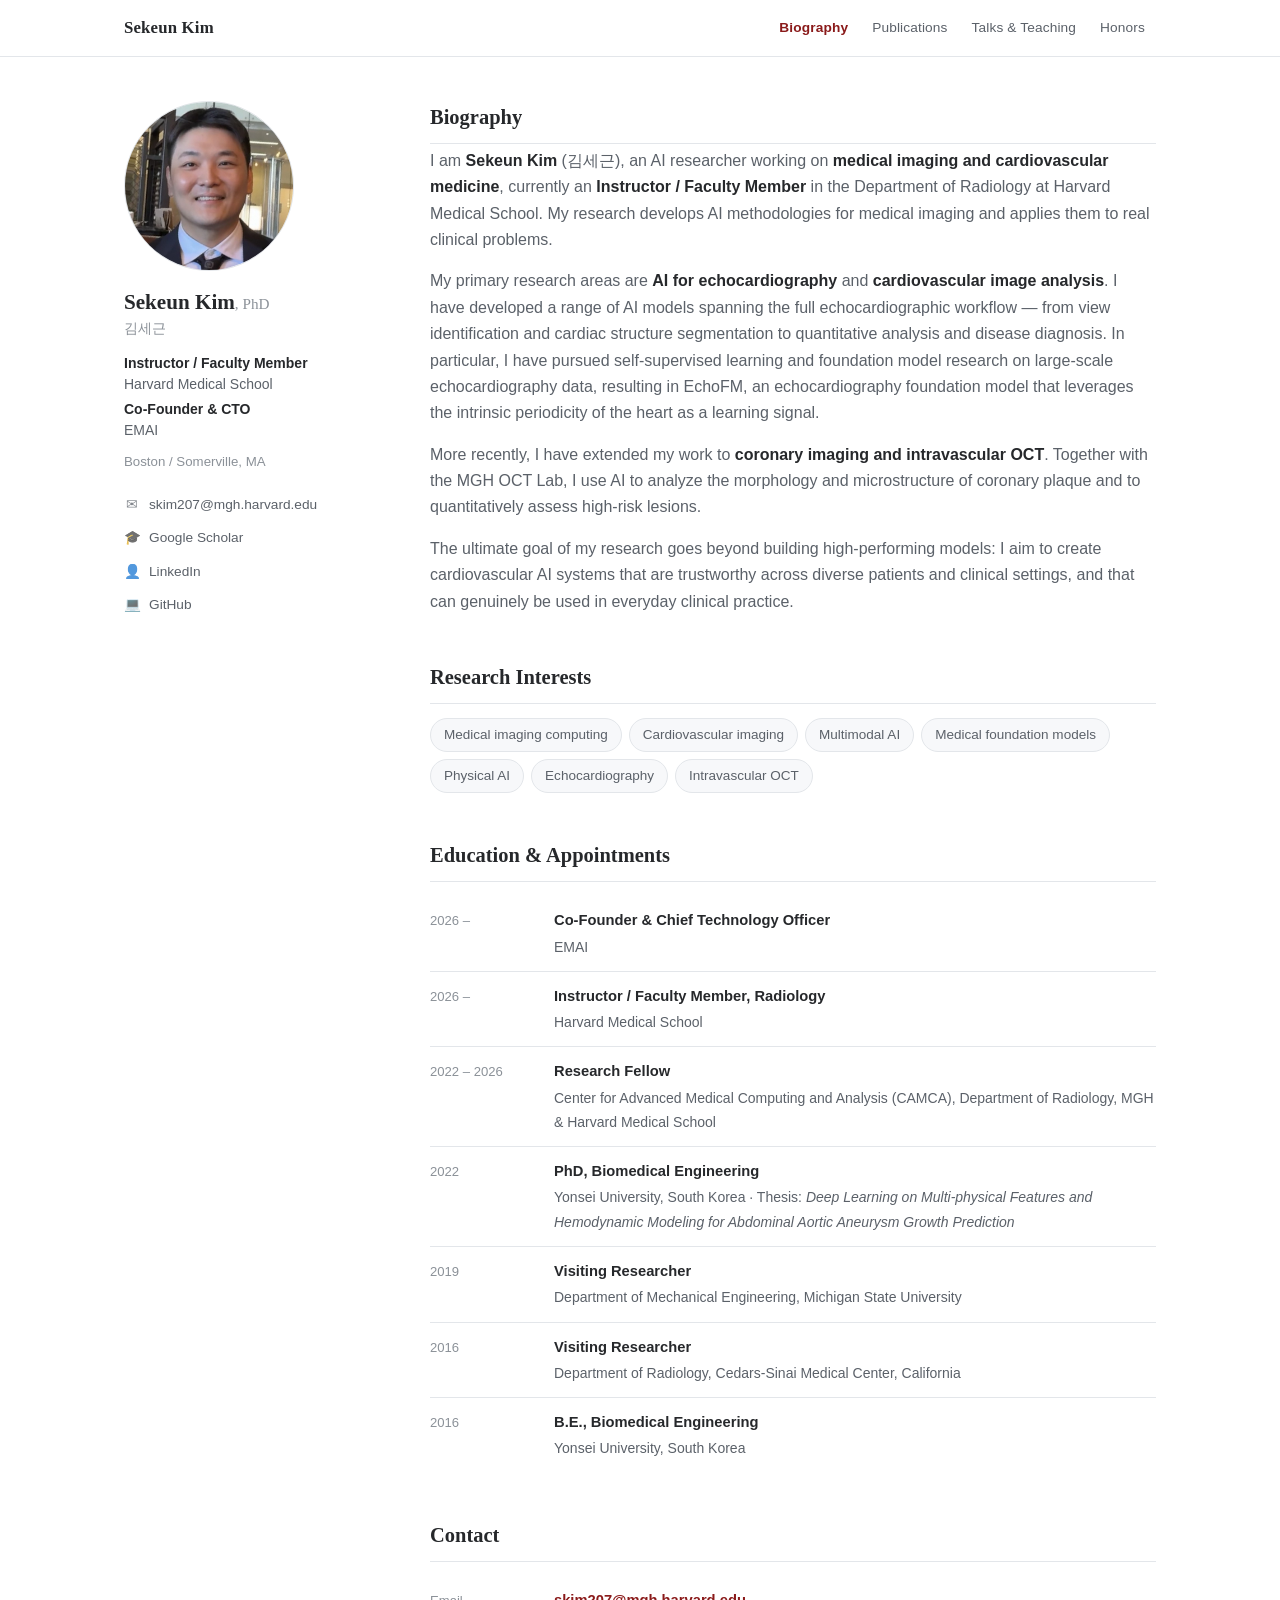
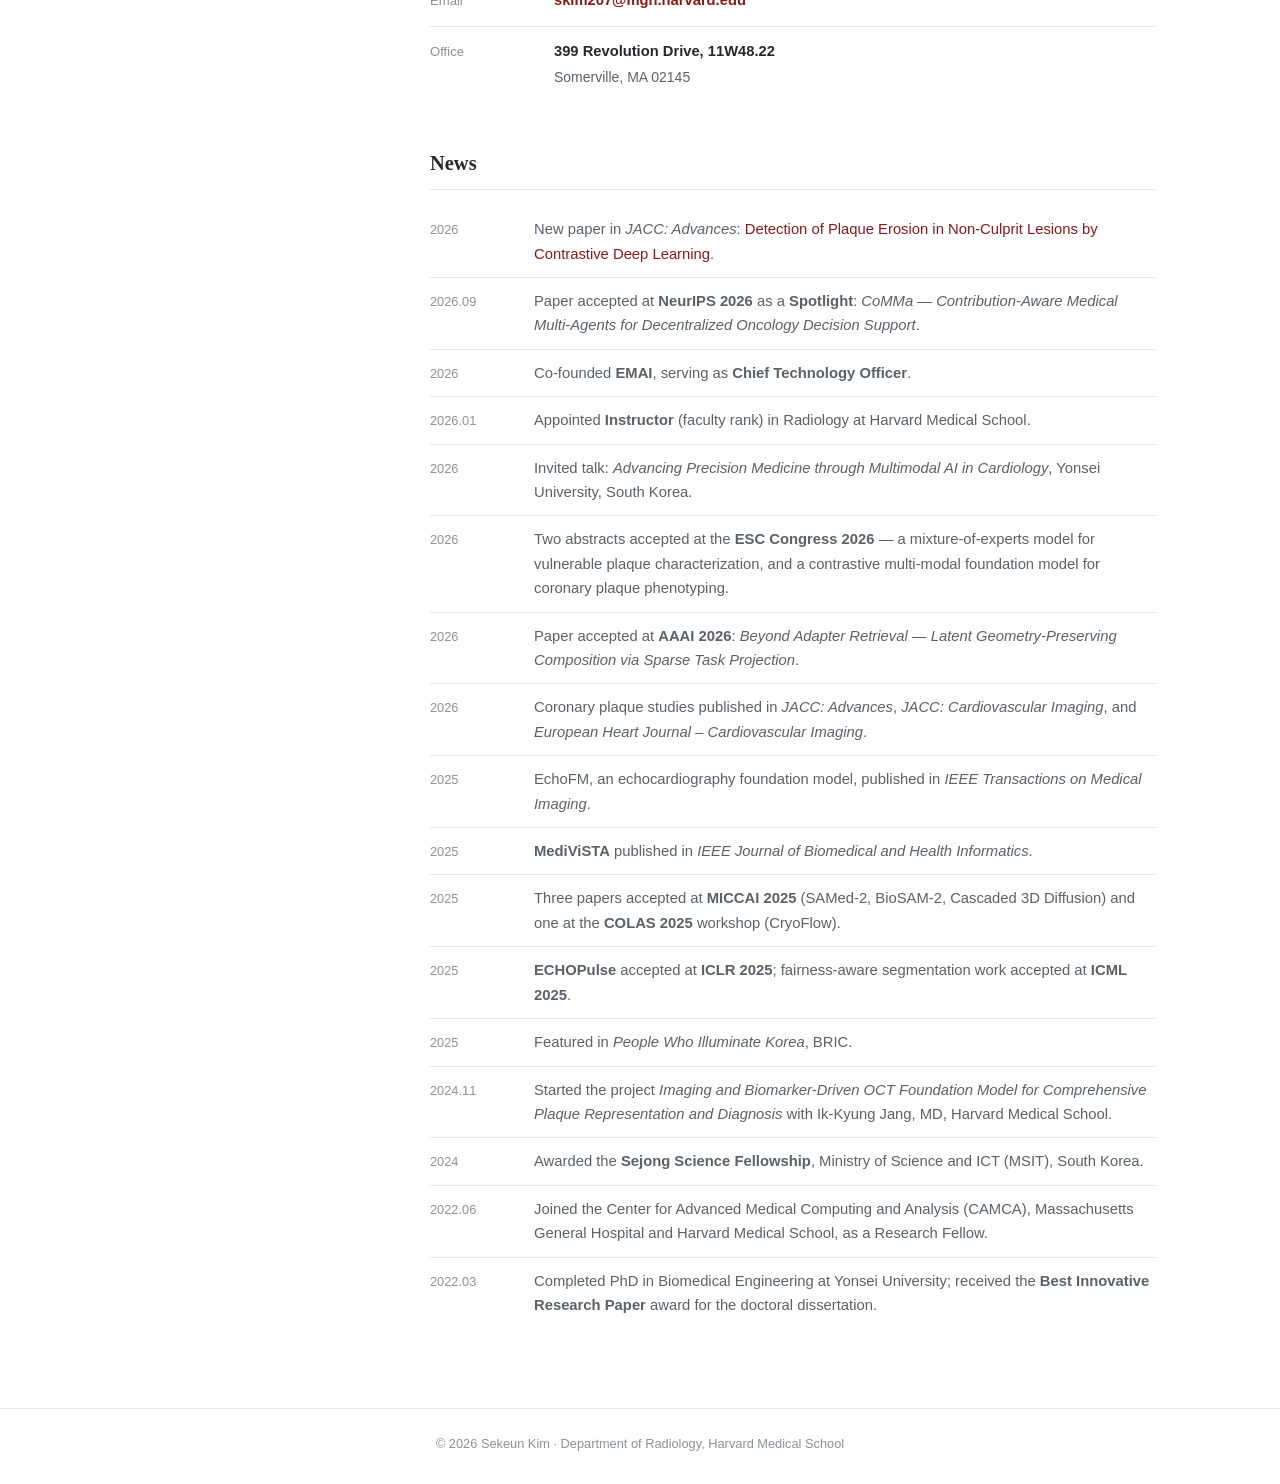
==== index.html @ 39b150ac "Update Scholar publications and metrics; remove At a Glance" ====
<!DOCTYPE html>
<html lang="en">
<head>
<meta charset="utf-8">
<meta name="google-site-verification" content="CYgf_QHi90V_lHco0M9gFZkx6B2gq_-esk1pzahHwo4">
<meta name="viewport" content="width=device-width, initial-scale=1">
<title>Sekeun Kim (김세근) &middot; Medical AI, Cardiovascular Imaging &middot; Harvard Medical School</title>
<meta name="description" content="Sekeun Kim (김세근) - Instructor and Faculty Member in Radiology, Harvard Medical School; Co-Founder &amp; CTO of EMAI. Medical imaging computing, cardiovascular imaging, multimodal AI, medical foundation models. 김세근 하버드 의대 의료 인공지능 연구자.">
<meta name="keywords" content="Sekeun Kim, 김세근, Harvard Medical School, Radiology, Medical AI, Cardiovascular Imaging, Echocardiography, Foundation Model, EMAI">
<link rel="canonical" href="https://sekeunkim.github.io/">
<meta property="og:type" content="profile">
<meta property="og:title" content="Sekeun Kim (김세근) &middot; Medical AI, Cardiovascular Imaging &middot; Harvard Medical School">
<meta property="og:description" content="Sekeun Kim (김세근) - Instructor and Faculty Member in Radiology, Harvard Medical School; Co-Founder &amp; CTO of EMAI. Medical imaging computing, cardiovascular imaging, multimodal AI, medical foundation models. 김세근 하버드 의대 의료 인공지능 연구자.">
<meta property="og:url" content="https://sekeunkim.github.io/">
<meta property="og:image" content="https://sekeunkim.github.io/assets/img/profile.jpg">
<meta name="twitter:card" content="summary">
<link rel="stylesheet" href="assets/css/style.css">
<link rel="icon" href="data:image/svg+xml,<svg xmlns='http://www.w3.org/2000/svg' viewBox='0 0 100 100'><text y='.9em' font-size='90'>&#129505;</text></svg>">
<script src="assets/js/analytics.js" defer></script>
<script src="assets/js/visitors.js" defer></script>
<script type="application/ld+json">
{
  "@context": "https://schema.org",
  "@type": "Person",
  "name": "Sekeun Kim",
  "alternateName": ["김세근", "Kim Sekeun", "Se-Keun Kim"],
  "givenName": "Sekeun",
  "familyName": "Kim",
  "honorificSuffix": "PhD",
  "jobTitle": "Instructor in Radiology",
  "description": "Medical AI researcher: medical imaging computing, cardiovascular imaging, multimodal AI, and medical foundation models.",
  "url": "https://sekeunkim.github.io/",
  "image": "https://sekeunkim.github.io/assets/img/profile.jpg",
  "email": "mailto:skim207@mgh.harvard.edu",
  "affiliation": [
    {"@type": "Organization", "name": "Harvard Medical School"},
    {"@type": "Organization", "name": "Massachusetts General Hospital"},
    {"@type": "Organization", "name": "EMAI"}
  ],
  "alumniOf": {"@type": "CollegeOrUniversity", "name": "Yonsei University"},
  "knowsAbout": ["Medical AI", "Cardiovascular Imaging", "Echocardiography", "Medical Foundation Models", "Deep Learning"],
  "sameAs": [
    "https://scholar.google.com/citations?user=tU6pacYAAAAJ",
    "https://github.com/SekeunKim"
  ]
}
</script>
</head>
<body>

<header class="masthead">
  <div class="masthead-inner">
    <a class="brand" href="index.html">Sekeun Kim</a>
    <nav>
      <ul class="nav">
        <li><a href="index.html" class="is-active">Biography</a></li>
        <li><a href="publications.html">Publications</a></li>
        <li><a href="talks.html">Talks &amp; Teaching</a></li>
        <li><a href="honors.html">Honors</a></li>
      </ul>
    </nav>
  </div>
</header>

<div class="layout">

  <aside class="sidebar">
    <picture>
      <img class="avatar" src="assets/img/profile.jpg" alt="Sekeun Kim"
           onerror="this.outerHTML='&lt;div class=\'avatar-fallback\'&gt;SK&lt;/div&gt;'">
    </picture>
    <h1 class="side-name"><a href="index.html">Sekeun Kim</a><span style="font-size:.72em;color:var(--text-faint);font-weight:400">, PhD</span></h1>
    <p class="side-kr" lang="ko">김세근</p>
    <p class="side-role"><strong>Instructor / Faculty Member</strong><br>Harvard Medical School</p>
    <p class="side-role"><strong>Co-Founder &amp; CTO</strong><br>EMAI</p>
    <p class="side-loc">Boston / Somerville, MA</p>
    <ul class="side-links">
        <li><a href="mailto:skim207@mgh.harvard.edu"><span class="ico">&#9993;</span>skim207@mgh.harvard.edu</a></li>
        <li><a href="https://scholar.google.com/citations?user=tU6pacYAAAAJ&hl=en" target="_blank" rel="noopener"><span class="ico">&#127891;</span>Google Scholar</a></li>
        <li><a href="https://www.linkedin.com/" target="_blank" rel="noopener"><span class="ico">&#128100;</span>LinkedIn</a></li>
        <li><a href="https://github.com/SekeunKim" target="_blank" rel="noopener"><span class="ico">&#128187;</span>GitHub</a></li>
    </ul>
  </aside>

  <main class="main">
  <h2 class="section">Biography</h2>
  <div class="prose">
    <p>I am <strong>Sekeun Kim</strong> (<span lang="ko">김세근</span>), an AI researcher working on <strong>medical imaging and cardiovascular medicine</strong>, currently an
    <strong>Instructor / Faculty Member</strong> in the Department of Radiology at Harvard Medical School.
    My research develops AI methodologies for medical imaging and applies them to real clinical problems.</p>

    <p>My primary research areas are <strong>AI for echocardiography</strong> and <strong>cardiovascular image
    analysis</strong>. I have developed a range of AI models spanning the full echocardiographic workflow &mdash; from
    view identification and cardiac structure segmentation to quantitative analysis and disease diagnosis. In
    particular, I have pursued self-supervised learning and foundation model research on large-scale echocardiography
    data, resulting in EchoFM, an echocardiography foundation model that leverages the intrinsic
    periodicity of the heart as a learning signal.</p>

    <p>More recently, I have extended my work to <strong>coronary imaging and intravascular OCT</strong>. Together with
    the MGH OCT Lab, I use AI to analyze the morphology and microstructure of coronary plaque and to quantitatively
    assess high-risk lesions.</p>

    <p>The ultimate goal of my research goes beyond building high-performing models: I aim to create cardiovascular AI
    systems that are trustworthy across diverse patients and clinical settings, and that can genuinely be used in
    everyday clinical practice.</p>
  </div>

  <h2 class="section">Research Interests</h2>
  <ul class="chips">
    <li>Medical imaging computing</li>
    <li>Cardiovascular imaging</li>
    <li>Multimodal AI</li>
    <li>Medical foundation models</li>
    <li>Physical AI</li>
    <li>Echocardiography</li>
    <li>Intravascular OCT</li>
  </ul>

  <h2 class="section">Education &amp; Appointments</h2>
  <ul class="rows">
    <li><span class="k">2026 &ndash;</span><span class="v"><strong>Co-Founder &amp; Chief Technology Officer</strong><span>EMAI</span></span></li>
    <li><span class="k">2026 &ndash;</span><span class="v"><strong>Instructor / Faculty Member, Radiology</strong><span>Harvard Medical School</span></span></li>
    <li><span class="k">2022 &ndash; 2026</span><span class="v"><strong>Research Fellow</strong><span>Center for Advanced Medical Computing and Analysis (CAMCA), Department of Radiology, MGH &amp; Harvard Medical School</span></span></li>
    <li><span class="k">2022</span><span class="v"><strong>PhD, Biomedical Engineering</strong><span>Yonsei University, South Korea &middot; Thesis: <em>Deep Learning on Multi-physical Features and Hemodynamic Modeling for Abdominal Aortic Aneurysm Growth Prediction</em></span></span></li>
    <li><span class="k">2019</span><span class="v"><strong>Visiting Researcher</strong><span>Department of Mechanical Engineering, Michigan State University</span></span></li>
    <li><span class="k">2016</span><span class="v"><strong>Visiting Researcher</strong><span>Department of Radiology, Cedars-Sinai Medical Center, California</span></span></li>
    <li><span class="k">2016</span><span class="v"><strong>B.E., Biomedical Engineering</strong><span>Yonsei University, South Korea</span></span></li>
  </ul>

  <h2 class="section">Contact</h2>
  <ul class="rows">
    <li><span class="k">Email</span><span class="v"><strong><a href="mailto:skim207@mgh.harvard.edu">skim207@mgh.harvard.edu</a></strong></span></li>
    <li><span class="k">Office</span><span class="v"><strong>399 Revolution Drive, 11W48.22</strong><span>Somerville, MA 02145</span></span></li>
  </ul>

  <h2 class="section">News</h2>
  <ul class="news">
    <li><span class="date">2026</span><span class="what">New paper in <em>JACC: Advances</em>: <a href="https://scholar.google.com/citations?view_op=view_citation&amp;hl=en&amp;user=tU6pacYAAAAJ&amp;citation_for_view=tU6pacYAAAAJ:_xSYboBqXhAC" target="_blank" rel="noopener">Detection of Plaque Erosion in Non-Culprit Lesions by Contrastive Deep Learning</a>.</span></li>
    <li><span class="date">2026.09</span><span class="what">Paper accepted at <strong>NeurIPS 2026</strong> as a <strong>Spotlight</strong>: <em>CoMMa &mdash; Contribution-Aware Medical Multi-Agents for Decentralized Oncology Decision Support</em>.</span></li>
    <li><span class="date">2026</span><span class="what">Co-founded <strong>EMAI</strong>, serving as <strong>Chief Technology Officer</strong>.</span></li>
    <li><span class="date">2026.01</span><span class="what">Appointed <strong>Instructor</strong> (faculty rank) in Radiology at Harvard Medical School.</span></li>
    <li><span class="date">2026</span><span class="what">Invited talk: <em>Advancing Precision Medicine through Multimodal AI in Cardiology</em>, Yonsei University, South Korea.</span></li>
    <li><span class="date">2026</span><span class="what">Two abstracts accepted at the <strong>ESC Congress 2026</strong> &mdash; a mixture-of-experts model for vulnerable plaque characterization, and a contrastive multi-modal foundation model for coronary plaque phenotyping.</span></li>
    <li><span class="date">2026</span><span class="what">Paper accepted at <strong>AAAI 2026</strong>: <em>Beyond Adapter Retrieval &mdash; Latent Geometry-Preserving Composition via Sparse Task Projection</em>.</span></li>
    <li><span class="date">2026</span><span class="what">Coronary plaque studies published in <em>JACC: Advances</em>, <em>JACC: Cardiovascular Imaging</em>, and <em>European Heart Journal &ndash; Cardiovascular Imaging</em>.</span></li>
    <li><span class="date">2025</span><span class="what">EchoFM, an echocardiography foundation model, published in <em>IEEE Transactions on Medical Imaging</em>.</span></li>
    <li><span class="date">2025</span><span class="what"><strong>MediViSTA</strong> published in <em>IEEE Journal of Biomedical and Health Informatics</em>.</span></li>
    <li><span class="date">2025</span><span class="what">Three papers accepted at <strong>MICCAI 2025</strong> (SAMed-2, BioSAM-2, Cascaded 3D Diffusion) and one at the <strong>COLAS 2025</strong> workshop (CryoFlow).</span></li>
    <li><span class="date">2025</span><span class="what"><strong>ECHOPulse</strong> accepted at <strong>ICLR 2025</strong>; fairness-aware segmentation work accepted at <strong>ICML 2025</strong>.</span></li>
    <li><span class="date">2025</span><span class="what">Featured in <em>People Who Illuminate Korea</em>, BRIC.</span></li>
    <li><span class="date">2024.11</span><span class="what">Started the project <em>Imaging and Biomarker-Driven OCT Foundation Model for Comprehensive Plaque Representation and Diagnosis</em> with Ik-Kyung Jang, MD, Harvard Medical School.</span></li>
    <li><span class="date">2024</span><span class="what">Awarded the <strong>Sejong Science Fellowship</strong>, Ministry of Science and ICT (MSIT), South Korea.</span></li>
    <li><span class="date">2022.06</span><span class="what">Joined the Center for Advanced Medical Computing and Analysis (CAMCA), Massachusetts General Hospital and Harvard Medical School, as a Research Fellow.</span></li>
    <li><span class="date">2022.03</span><span class="what">Completed PhD in Biomedical Engineering at Yonsei University; received the <strong>Best Innovative Research Paper</strong> award for the doctoral dissertation.</span></li>
  </ul>

  </main>

</div>

<footer class="foot">
  &copy; 2026 Sekeun Kim &middot; Department of Radiology, Harvard Medical School
  <span id="visitor-count" class="visits" hidden></span>
</footer>

</body>
</html>
---- assets/css/style.css ----
/* ---------- tokens ---------- */
:root{
  --bg:#ffffff;
  --bg-soft:#f7f8fa;
  --text:#26282b;
  --text-soft:#5b6169;
  --text-faint:#8b9198;
  --rule:#e3e6ea;
  --accent:#8a1a1a;          /* harvard crimson */
  --accent-soft:#f3e9e9;
  --max:1080px;
  --sidebar:250px;
  --serif:"Source Serif 4","Iowan Old Style","Palatino Linotype",Palatino,Georgia,serif;
  --sans:-apple-system,BlinkMacSystemFont,"Segoe UI","Helvetica Neue",Arial,sans-serif;
}
@media (prefers-color-scheme:dark){
  :root{
    --bg:#16181b; --bg-soft:#1e2126; --text:#e4e6e9; --text-soft:#aab1b9;
    --text-faint:#7d858e; --rule:#2c3036; --accent:#e08a8a; --accent-soft:#2a2022;
  }
}

*{box-sizing:border-box}
html{-webkit-text-size-adjust:100%}
body{
  margin:0; background:var(--bg); color:var(--text);
  font-family:var(--sans); font-size:16px; line-height:1.65;
  -webkit-font-smoothing:antialiased;
}
a{color:var(--accent); text-decoration:none}
a:hover{text-decoration:underline}

/* ---------- masthead ---------- */
.masthead{
  border-bottom:1px solid var(--rule); background:var(--bg);
  position:sticky; top:0; z-index:20;
  backdrop-filter:saturate(180%) blur(8px);
}
.masthead-inner{
  max-width:var(--max); margin:0 auto; padding:0 24px;
  display:flex; align-items:center; justify-content:space-between; gap:16px;
  min-height:56px; flex-wrap:wrap;
}
.brand{font-family:var(--serif); font-size:1.05rem; font-weight:600; color:var(--text); letter-spacing:.01em}
.brand:hover{text-decoration:none; color:var(--accent)}
.nav{display:flex; gap:2px; flex-wrap:wrap; margin:0; padding:0; list-style:none}
.nav a{
  display:block; padding:7px 11px; border-radius:6px;
  font-size:.855rem; color:var(--text-soft); letter-spacing:.01em;
}
.nav a:hover{background:var(--bg-soft); color:var(--text); text-decoration:none}
.nav a.is-active{color:var(--accent); font-weight:600}

/* ---------- layout ---------- */
.layout{
  max-width:var(--max); margin:0 auto; padding:44px 24px 72px;
  display:grid; grid-template-columns:var(--sidebar) 1fr; gap:56px; align-items:start;
}
@media (max-width:860px){
  .layout{grid-template-columns:1fr; gap:26px; padding:22px 20px 56px}
}

/* ---------- sidebar ---------- */
.sidebar{position:sticky; top:88px}

/* On narrow screens the sidebar stacks above the content, so keep it to a
   compact one-glance header instead of a full-height profile column. */
@media (max-width:860px){
  .sidebar{
    position:static; overflow:hidden;
    padding-bottom:18px; border-bottom:1px solid var(--rule);
  }
  .sidebar picture{float:left; margin:2px 15px 6px 0}
  .avatar,.avatar-fallback{width:76px; height:76px; font-size:1.5rem}
  .side-name{margin:0; font-size:1.14rem}
  .side-kr{margin:0 0 5px; font-size:.78rem}
  .side-role{font-size:.8rem; margin:0 0 2px}
  .side-loc{display:none}
  .side-links{
    clear:both; flex-direction:row; flex-wrap:wrap;
    gap:8px 18px; margin-top:13px;
  }
  .side-links a{font-size:.82rem}
}
.avatar,.avatar-fallback{
  width:170px; height:170px; border-radius:50%; object-fit:cover;
  border:1px solid var(--rule); display:block;
}
.avatar-fallback{
  display:flex; align-items:center; justify-content:center;
  background:var(--accent-soft); color:var(--accent);
  font-family:var(--serif); font-size:3.1rem; letter-spacing:.02em;
}
.side-name{font-family:var(--serif); font-size:1.32rem; margin:18px 0 2px; line-height:1.3}
.side-name a{color:var(--text)}
.side-name a:hover{color:var(--accent); text-decoration:none}
.side-kr{font-size:.85rem; color:var(--text-faint); margin:0 0 12px}
.side-role{font-size:.875rem; color:var(--text-soft); margin:0 0 4px; line-height:1.5}
.side-role strong{color:var(--text); font-weight:600}
.side-loc{font-size:.83rem; color:var(--text-faint); margin:10px 0 0}
.side-links{list-style:none; margin:18px 0 0; padding:0; display:flex; flex-direction:column; gap:7px}
.side-links a{font-size:.855rem; color:var(--text-soft); display:inline-flex; gap:9px; align-items:center}
.side-links a:hover{color:var(--accent); text-decoration:none}
.side-links .ico{width:16px; text-align:center; opacity:.75; flex:none}

/* ---------- main ---------- */
.main{min-width:0}
.page-title{
  font-family:var(--serif); font-size:2rem; font-weight:600;
  margin:0 0 6px; line-height:1.2; letter-spacing:-.01em;
}
.page-sub{color:var(--text-faint); font-size:.9rem; margin:0 0 30px}
h2.section{
  font-family:var(--serif); font-size:1.28rem; font-weight:600;
  margin:46px 0 4px; padding-bottom:8px; border-bottom:1px solid var(--rule);
}
h2.section:first-of-type{margin-top:0}
h3.sub{
  font-size:.79rem; font-weight:700; text-transform:uppercase; letter-spacing:.09em;
  color:var(--text-faint); margin:30px 0 12px;
}
.prose p{margin:0 0 15px; color:var(--text-soft)}
.prose strong{color:var(--text); font-weight:600}

/* ---------- news ---------- */
.news{list-style:none; margin:16px 0 0; padding:0}
.news li{
  display:grid; grid-template-columns:88px 1fr; gap:16px;
  padding:11px 0; border-bottom:1px solid var(--rule); font-size:.925rem;
}
.news li:last-child{border-bottom:0}
.news .date{
  color:var(--text-faint); font-size:.8rem; font-variant-numeric:tabular-nums;
  padding-top:2px; white-space:nowrap;
}
.news .what{color:var(--text-soft)}
@media (max-width:560px){
  .news li{grid-template-columns:1fr; gap:2px}
  .news .date{padding-top:0}
}

/* ---------- publications ---------- */
.pubs{list-style:none; margin:14px 0 0; padding:0; counter-reset:pub}
.pub{
  padding:15px 0 15px 42px; border-bottom:1px solid var(--rule); position:relative;
}
.pub:last-child{border-bottom:0}
.pub::before{
  counter-increment:pub; content:counter(pub) ".";
  position:absolute; left:0; top:15px; width:32px; text-align:right;
  color:var(--text-faint); font-size:.82rem; font-variant-numeric:tabular-nums;
}
.pub .t{
  display:block; font-family:var(--serif); font-size:1.03rem; line-height:1.42;
  color:var(--text); margin-bottom:4px;
}
.pub .a{font-size:.865rem; color:var(--text-soft); line-height:1.55; margin-bottom:4px}
.pub .a .me{color:var(--text); font-weight:700}
.pub .v{font-size:.855rem; color:var(--text-faint)}
.pub .v em{color:var(--text-soft); font-style:italic}
.tag{
  display:inline-block; margin-left:7px; padding:1px 7px; border-radius:20px;
  font-size:.685rem; font-weight:600; letter-spacing:.03em; vertical-align:1px;
  background:var(--accent-soft); color:var(--accent); border:1px solid transparent;
}
.tag.plain{background:var(--bg-soft); color:var(--text-faint); border-color:var(--rule)}
.eq{color:var(--accent); font-weight:700}

/* ---------- generic table-ish lists ---------- */
.rows{list-style:none; margin:14px 0 0; padding:0}
.rows li{
  display:grid; grid-template-columns:108px 1fr; gap:16px;
  padding:12px 0; border-bottom:1px solid var(--rule); font-size:.92rem;
}
.rows li:last-child{border-bottom:0}
.rows .k{color:var(--text-faint); font-size:.82rem; font-variant-numeric:tabular-nums; padding-top:2px}
.rows .v strong{display:block; color:var(--text); font-weight:600; margin-bottom:2px}
.rows .v span{color:var(--text-soft); font-size:.875rem}
@media (max-width:560px){
  .rows li{grid-template-columns:1fr; gap:3px}
  .rows .k{padding-top:0}
}

.chips{display:flex; flex-wrap:wrap; gap:7px; margin:14px 0 0; padding:0; list-style:none}
.chips li{
  background:var(--bg-soft); border:1px solid var(--rule); border-radius:20px;
  padding:5px 13px; font-size:.845rem; color:var(--text-soft);
}

.note{
  background:var(--bg-soft); border:1px solid var(--rule); border-left:3px solid var(--accent);
  border-radius:0 8px 8px 0; padding:13px 16px; font-size:.875rem; color:var(--text-soft);
  margin:18px 0 0;
}

/* ---------- footer ---------- */
.foot{
  border-top:1px solid var(--rule); margin-top:8px;
  padding:24px; text-align:center; font-size:.8rem; color:var(--text-faint);
}
.visits{display:block; margin-top:6px; font-size:.74rem; opacity:.75}

/* ---------- mobile polish ---------- */
@media (max-width:860px){
  .masthead-inner{padding:0 20px; min-height:50px}
  .brand{font-size:1rem}
  .nav a{padding:6px 9px; font-size:.82rem}
  .page-title{font-size:1.6rem}
  h2.section{margin-top:34px; font-size:1.14rem}
  .pub{padding-left:34px}
  .pub::before{width:26px}
}
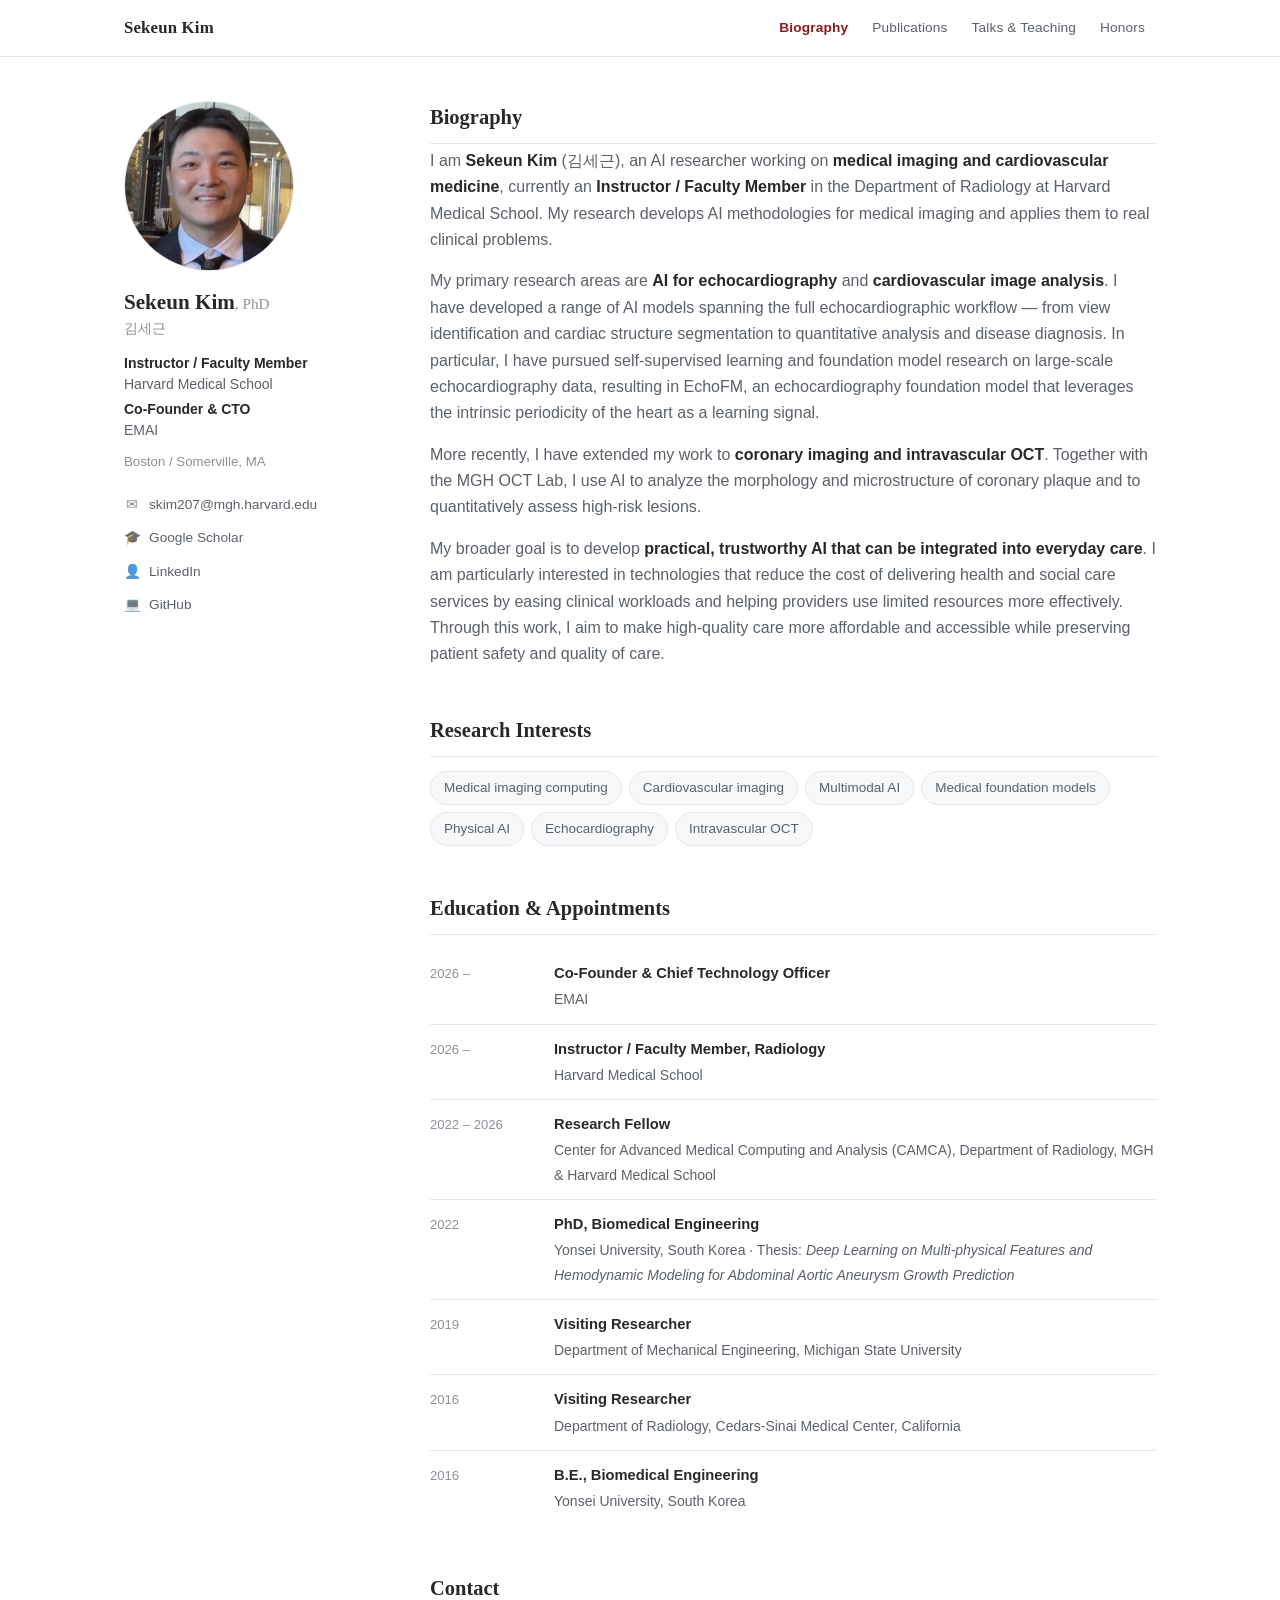
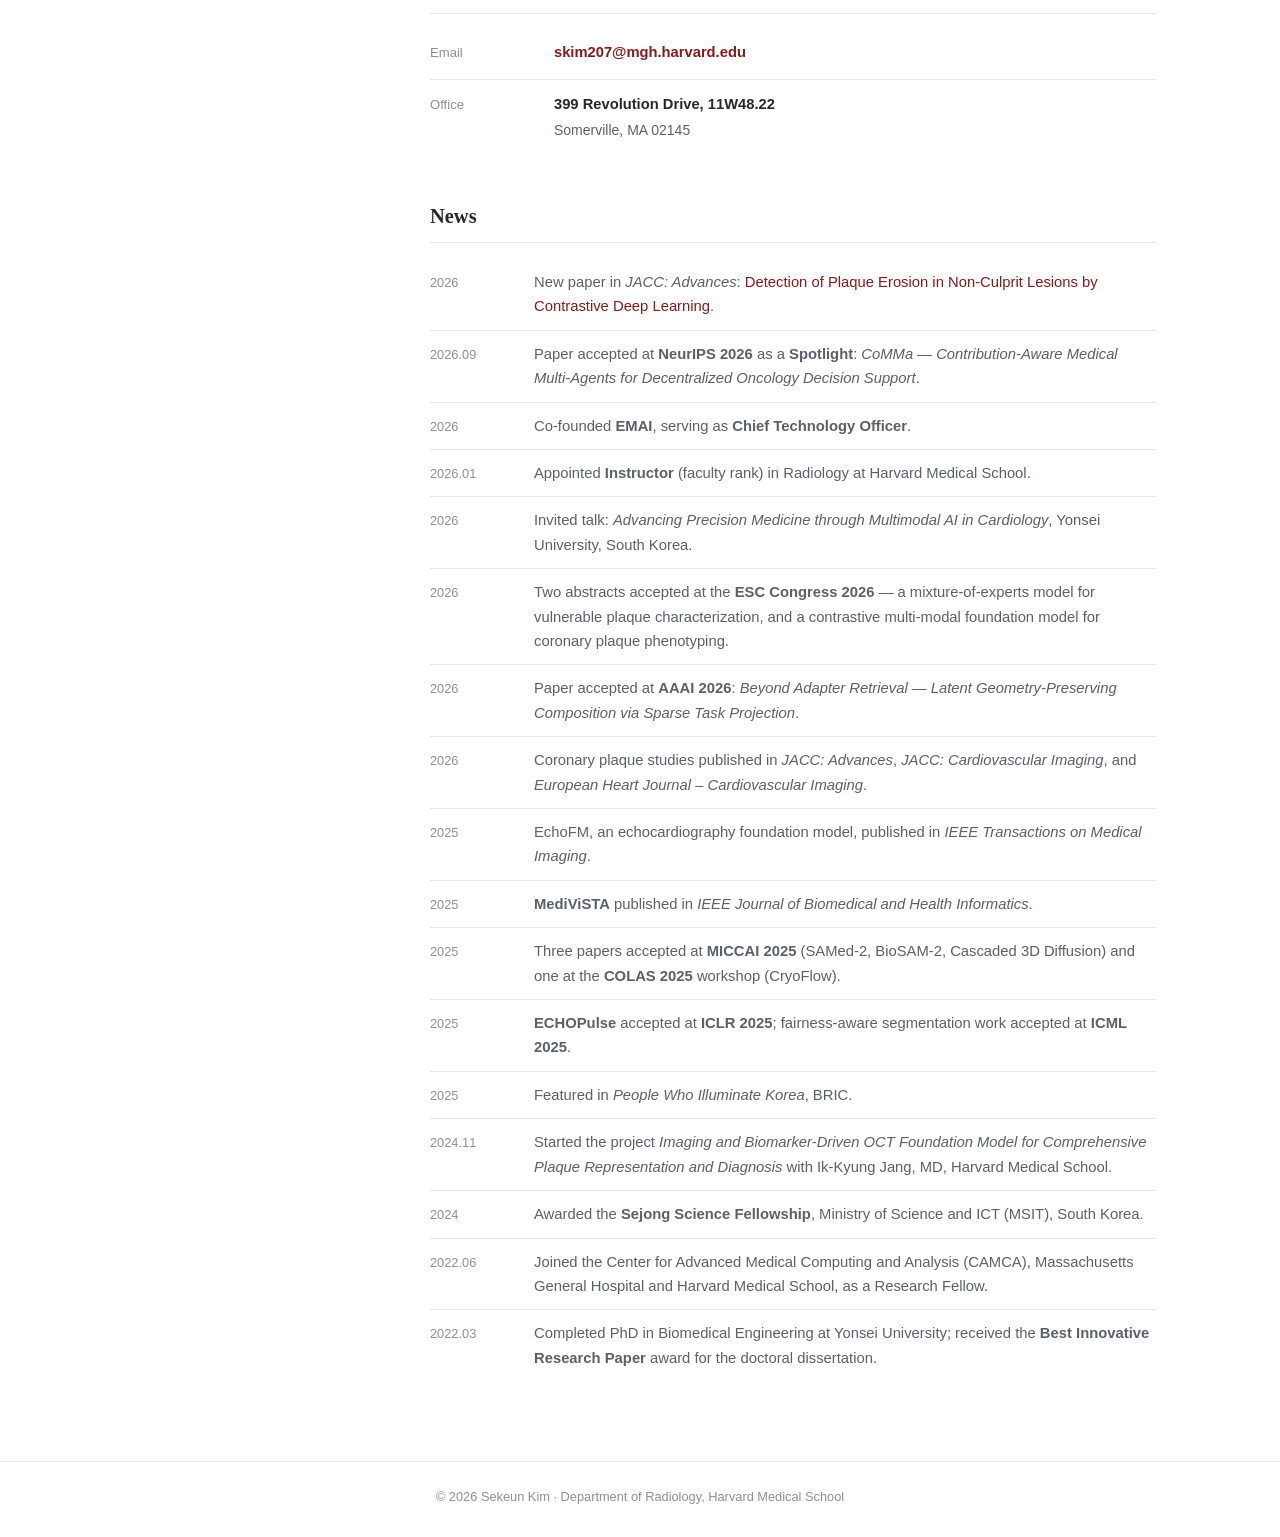
==== commit d31d2ee1: "Clarify research goal of practical and affordable health and social care" ====
--- a/index.html
+++ b/index.html
@@ -100,9 +100,10 @@
     the MGH OCT Lab, I use AI to analyze the morphology and microstructure of coronary plaque and to quantitatively
     assess high-risk lesions.</p>
 
-    <p>The ultimate goal of my research goes beyond building high-performing models: I aim to create cardiovascular AI
-    systems that are trustworthy across diverse patients and clinical settings, and that can genuinely be used in
-    everyday clinical practice.</p>
+    <p>My broader goal is to develop <strong>practical, trustworthy AI that can be integrated into everyday care</strong>.
+    I am particularly interested in technologies that reduce the cost of delivering health and social care services
+    by easing clinical workloads and helping providers use limited resources more effectively. Through this work,
+    I aim to make high-quality care more affordable and accessible while preserving patient safety and quality of care.</p>
   </div>
 
   <h2 class="section">Research Interests</h2>
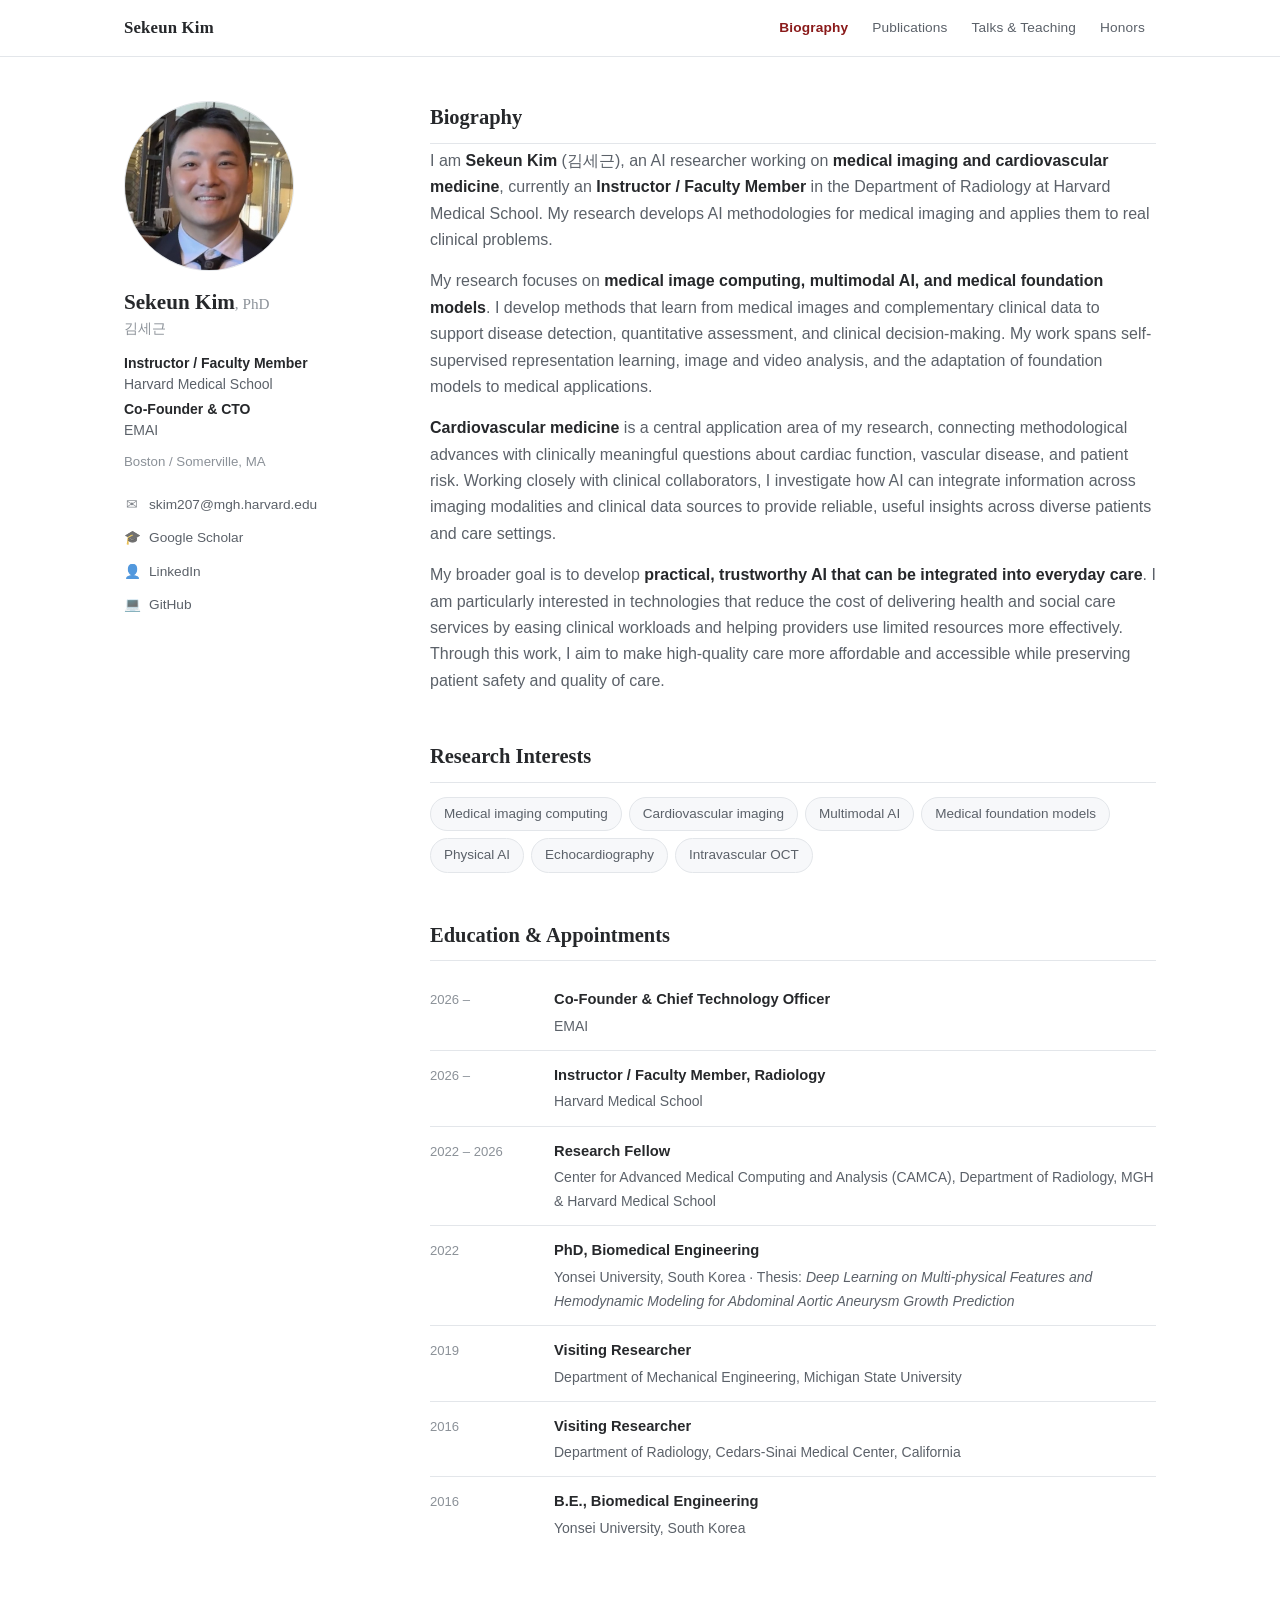
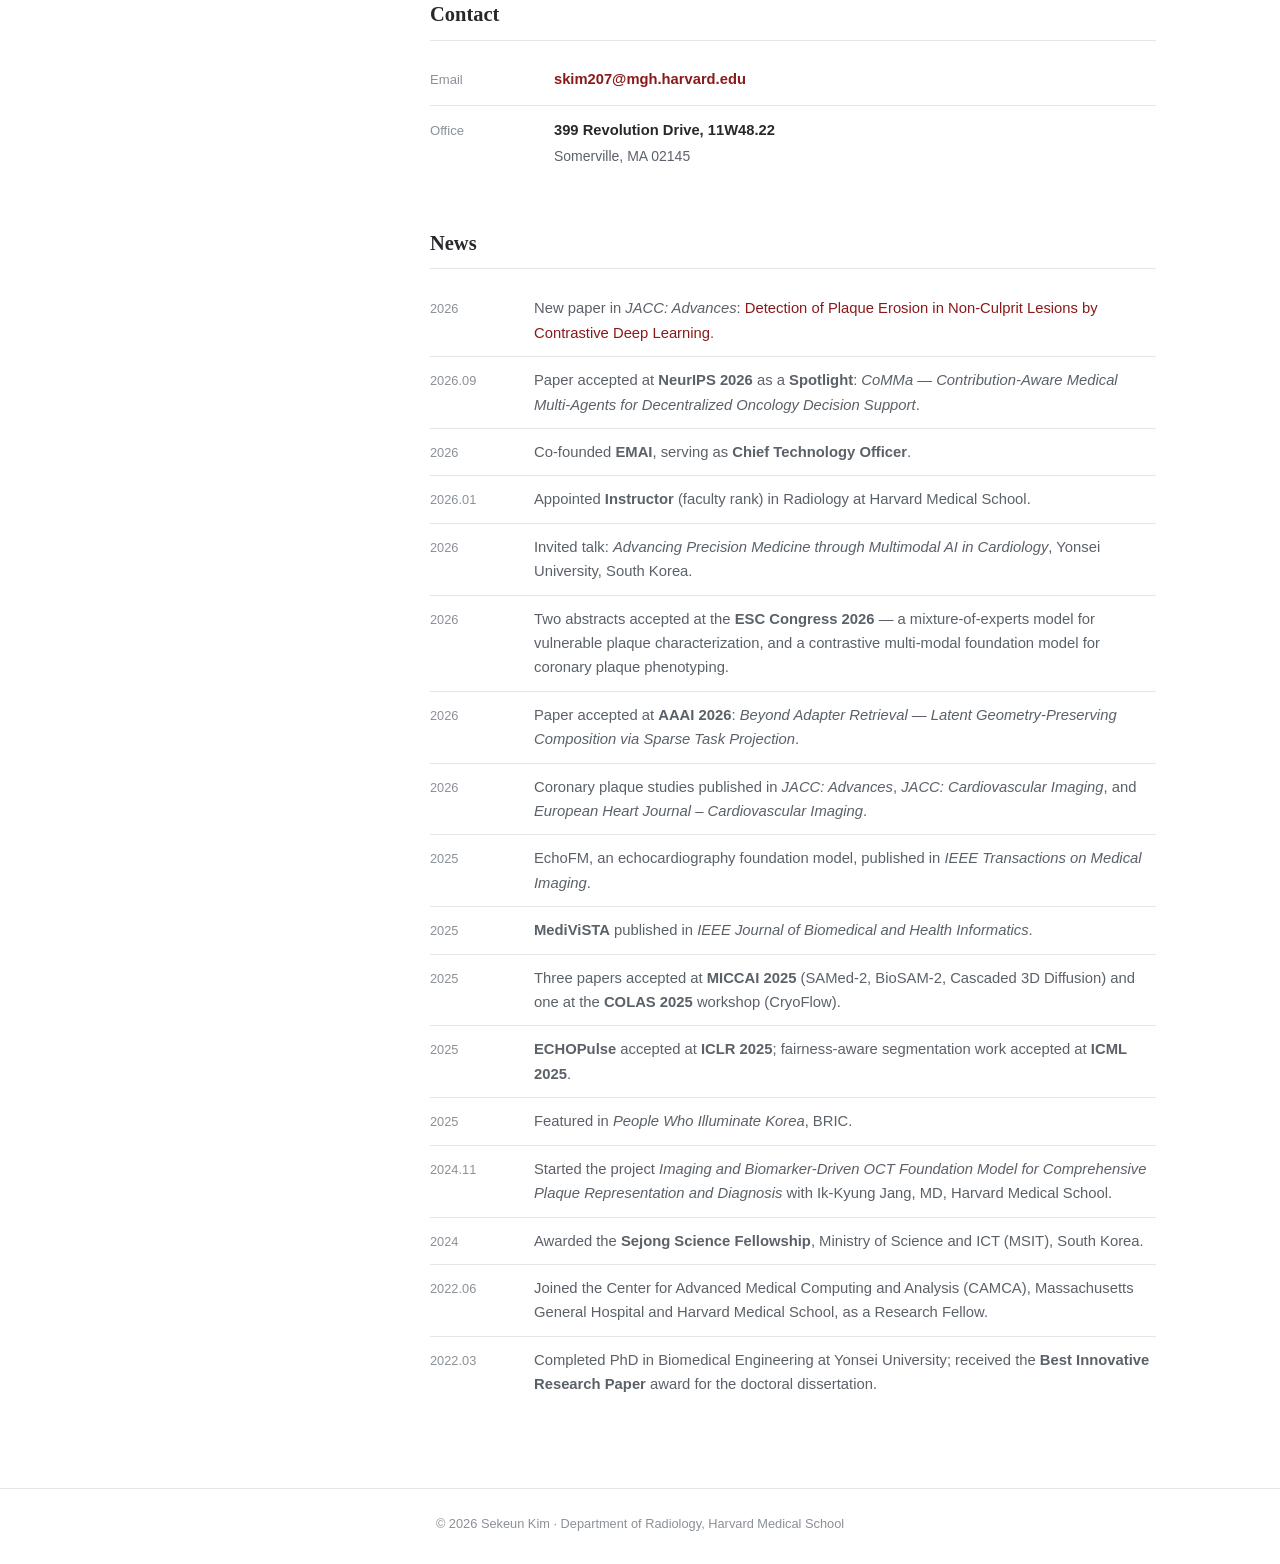
==== commit 8e2ecc8c: "Broaden biography research overview" ====
--- a/index.html
+++ b/index.html
@@ -89,16 +89,15 @@
     <strong>Instructor / Faculty Member</strong> in the Department of Radiology at Harvard Medical School.
     My research develops AI methodologies for medical imaging and applies them to real clinical problems.</p>
 
-    <p>My primary research areas are <strong>AI for echocardiography</strong> and <strong>cardiovascular image
-    analysis</strong>. I have developed a range of AI models spanning the full echocardiographic workflow &mdash; from
-    view identification and cardiac structure segmentation to quantitative analysis and disease diagnosis. In
-    particular, I have pursued self-supervised learning and foundation model research on large-scale echocardiography
-    data, resulting in EchoFM, an echocardiography foundation model that leverages the intrinsic
-    periodicity of the heart as a learning signal.</p>
+    <p>My research focuses on <strong>medical image computing, multimodal AI, and medical foundation models</strong>.
+    I develop methods that learn from medical images and complementary clinical data to support disease detection,
+    quantitative assessment, and clinical decision-making. My work spans self-supervised representation learning,
+    image and video analysis, and the adaptation of foundation models to medical applications.</p>
 
-    <p>More recently, I have extended my work to <strong>coronary imaging and intravascular OCT</strong>. Together with
-    the MGH OCT Lab, I use AI to analyze the morphology and microstructure of coronary plaque and to quantitatively
-    assess high-risk lesions.</p>
+    <p><strong>Cardiovascular medicine</strong> is a central application area of my research, connecting methodological
+    advances with clinically meaningful questions about cardiac function, vascular disease, and patient risk.
+    Working closely with clinical collaborators, I investigate how AI can integrate information across imaging
+    modalities and clinical data sources to provide reliable, useful insights across diverse patients and care settings.</p>
 
     <p>My broader goal is to develop <strong>practical, trustworthy AI that can be integrated into everyday care</strong>.
     I am particularly interested in technologies that reduce the cost of delivering health and social care services
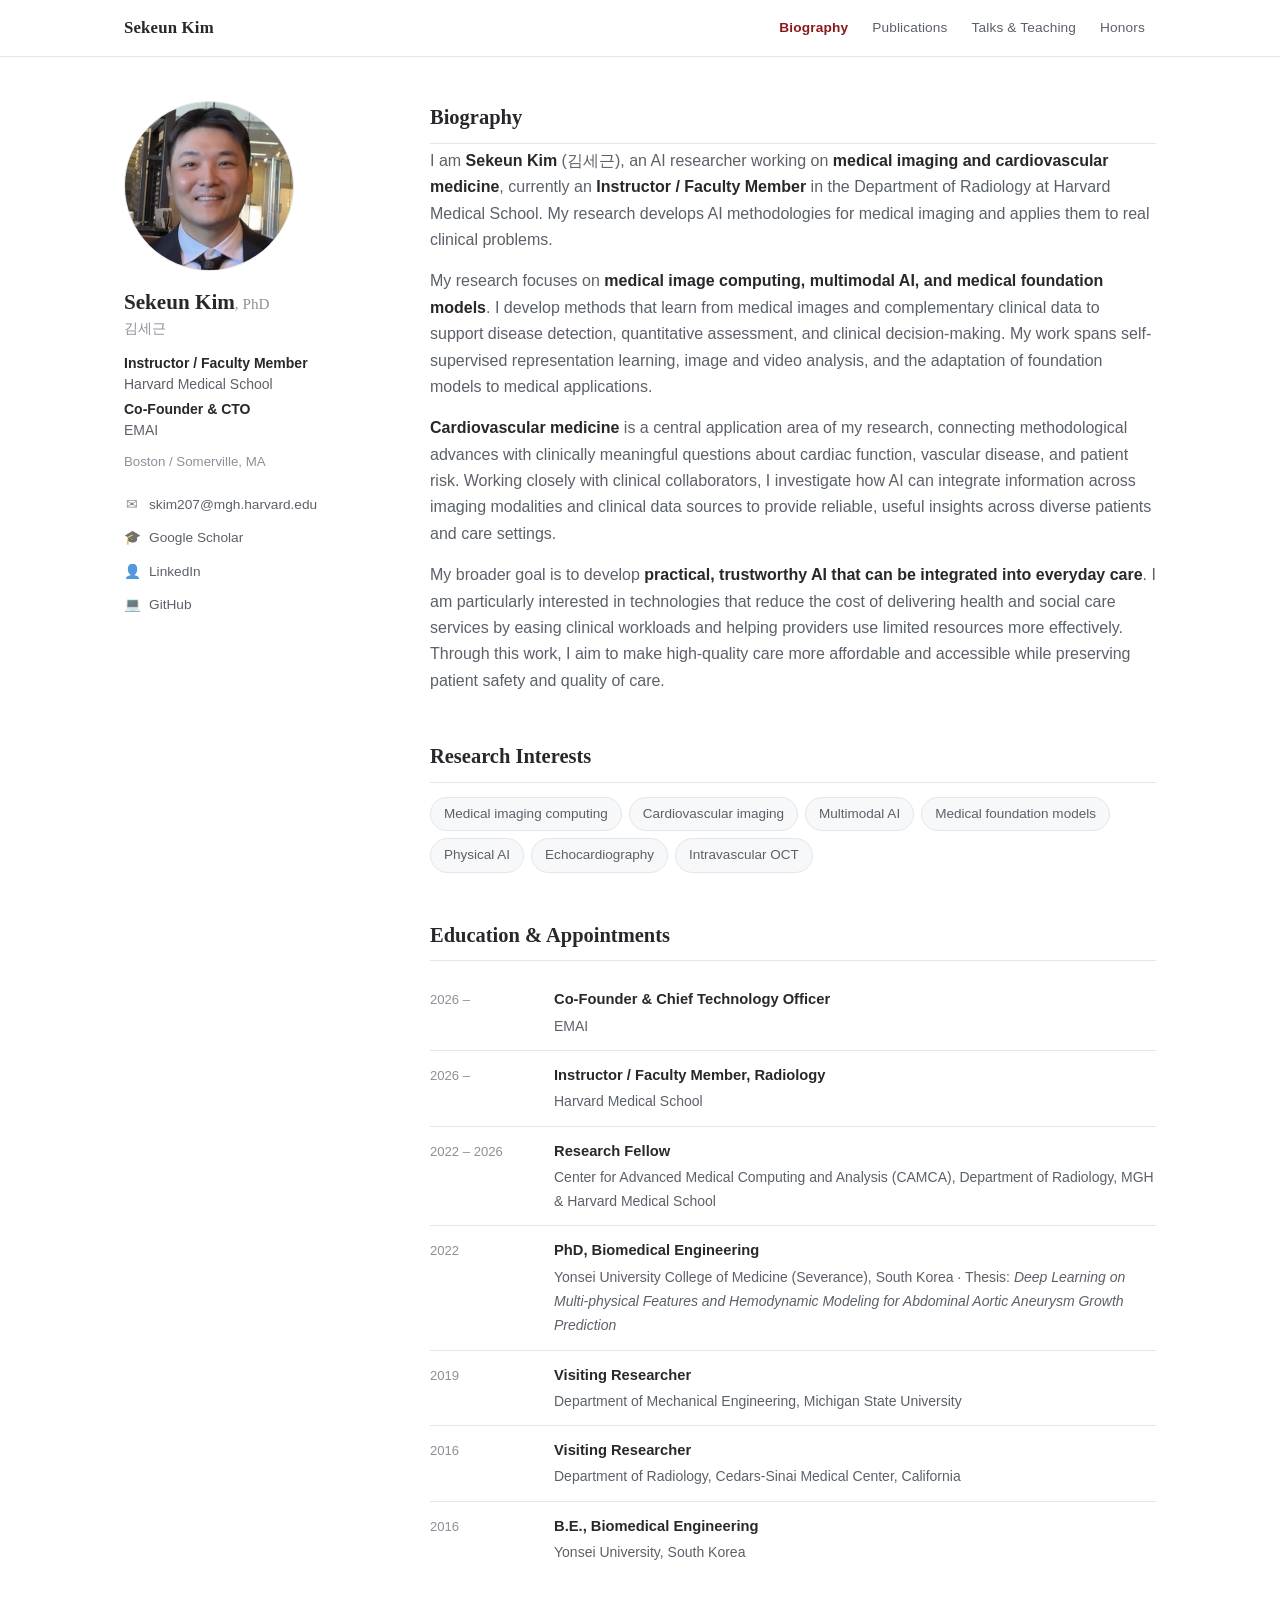
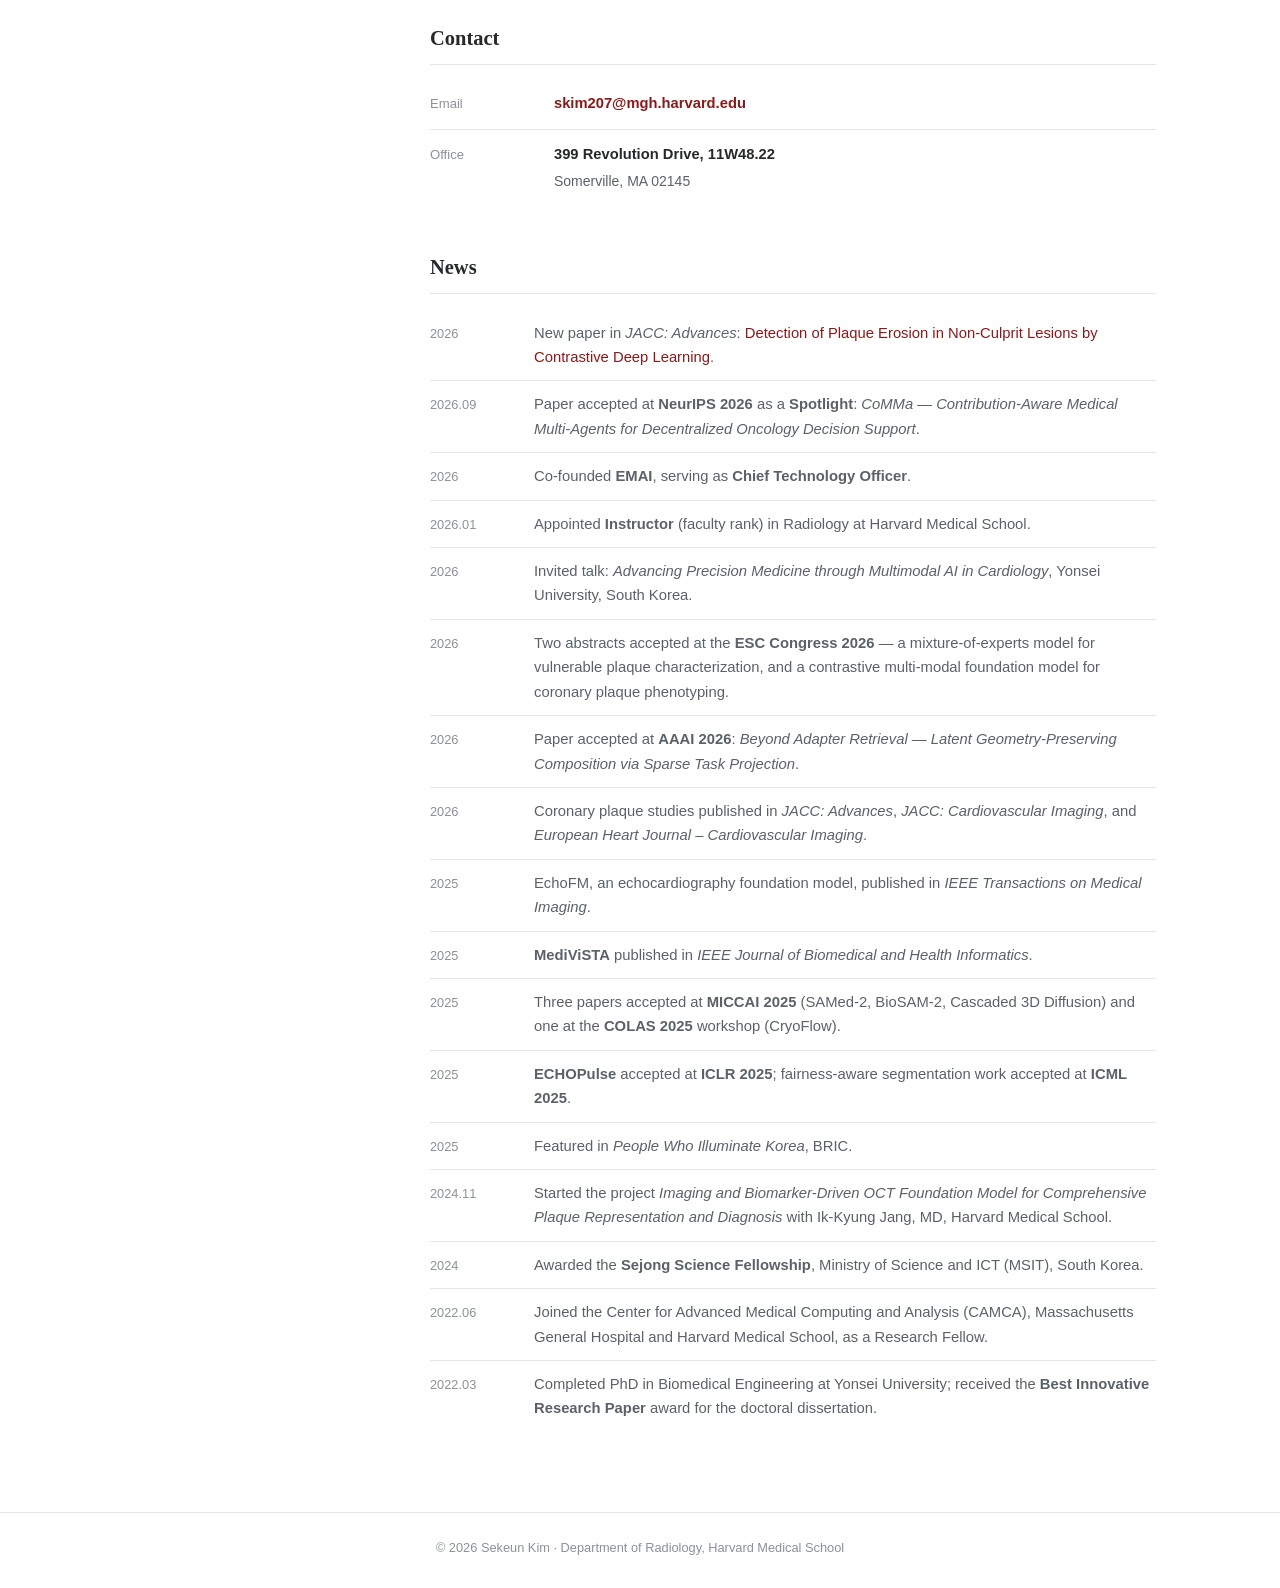
==== commit e8f6b6d2: "Add Severance College of Medicine to PhD education" ====
--- a/index.html
+++ b/index.html
@@ -121,7 +121,7 @@
     <li><span class="k">2026 &ndash;</span><span class="v"><strong>Co-Founder &amp; Chief Technology Officer</strong><span>EMAI</span></span></li>
     <li><span class="k">2026 &ndash;</span><span class="v"><strong>Instructor / Faculty Member, Radiology</strong><span>Harvard Medical School</span></span></li>
     <li><span class="k">2022 &ndash; 2026</span><span class="v"><strong>Research Fellow</strong><span>Center for Advanced Medical Computing and Analysis (CAMCA), Department of Radiology, MGH &amp; Harvard Medical School</span></span></li>
-    <li><span class="k">2022</span><span class="v"><strong>PhD, Biomedical Engineering</strong><span>Yonsei University, South Korea &middot; Thesis: <em>Deep Learning on Multi-physical Features and Hemodynamic Modeling for Abdominal Aortic Aneurysm Growth Prediction</em></span></span></li>
+    <li><span class="k">2022</span><span class="v"><strong>PhD, Biomedical Engineering</strong><span>Yonsei University College of Medicine (Severance), South Korea &middot; Thesis: <em>Deep Learning on Multi-physical Features and Hemodynamic Modeling for Abdominal Aortic Aneurysm Growth Prediction</em></span></span></li>
     <li><span class="k">2019</span><span class="v"><strong>Visiting Researcher</strong><span>Department of Mechanical Engineering, Michigan State University</span></span></li>
     <li><span class="k">2016</span><span class="v"><strong>Visiting Researcher</strong><span>Department of Radiology, Cedars-Sinai Medical Center, California</span></span></li>
     <li><span class="k">2016</span><span class="v"><strong>B.E., Biomedical Engineering</strong><span>Yonsei University, South Korea</span></span></li>
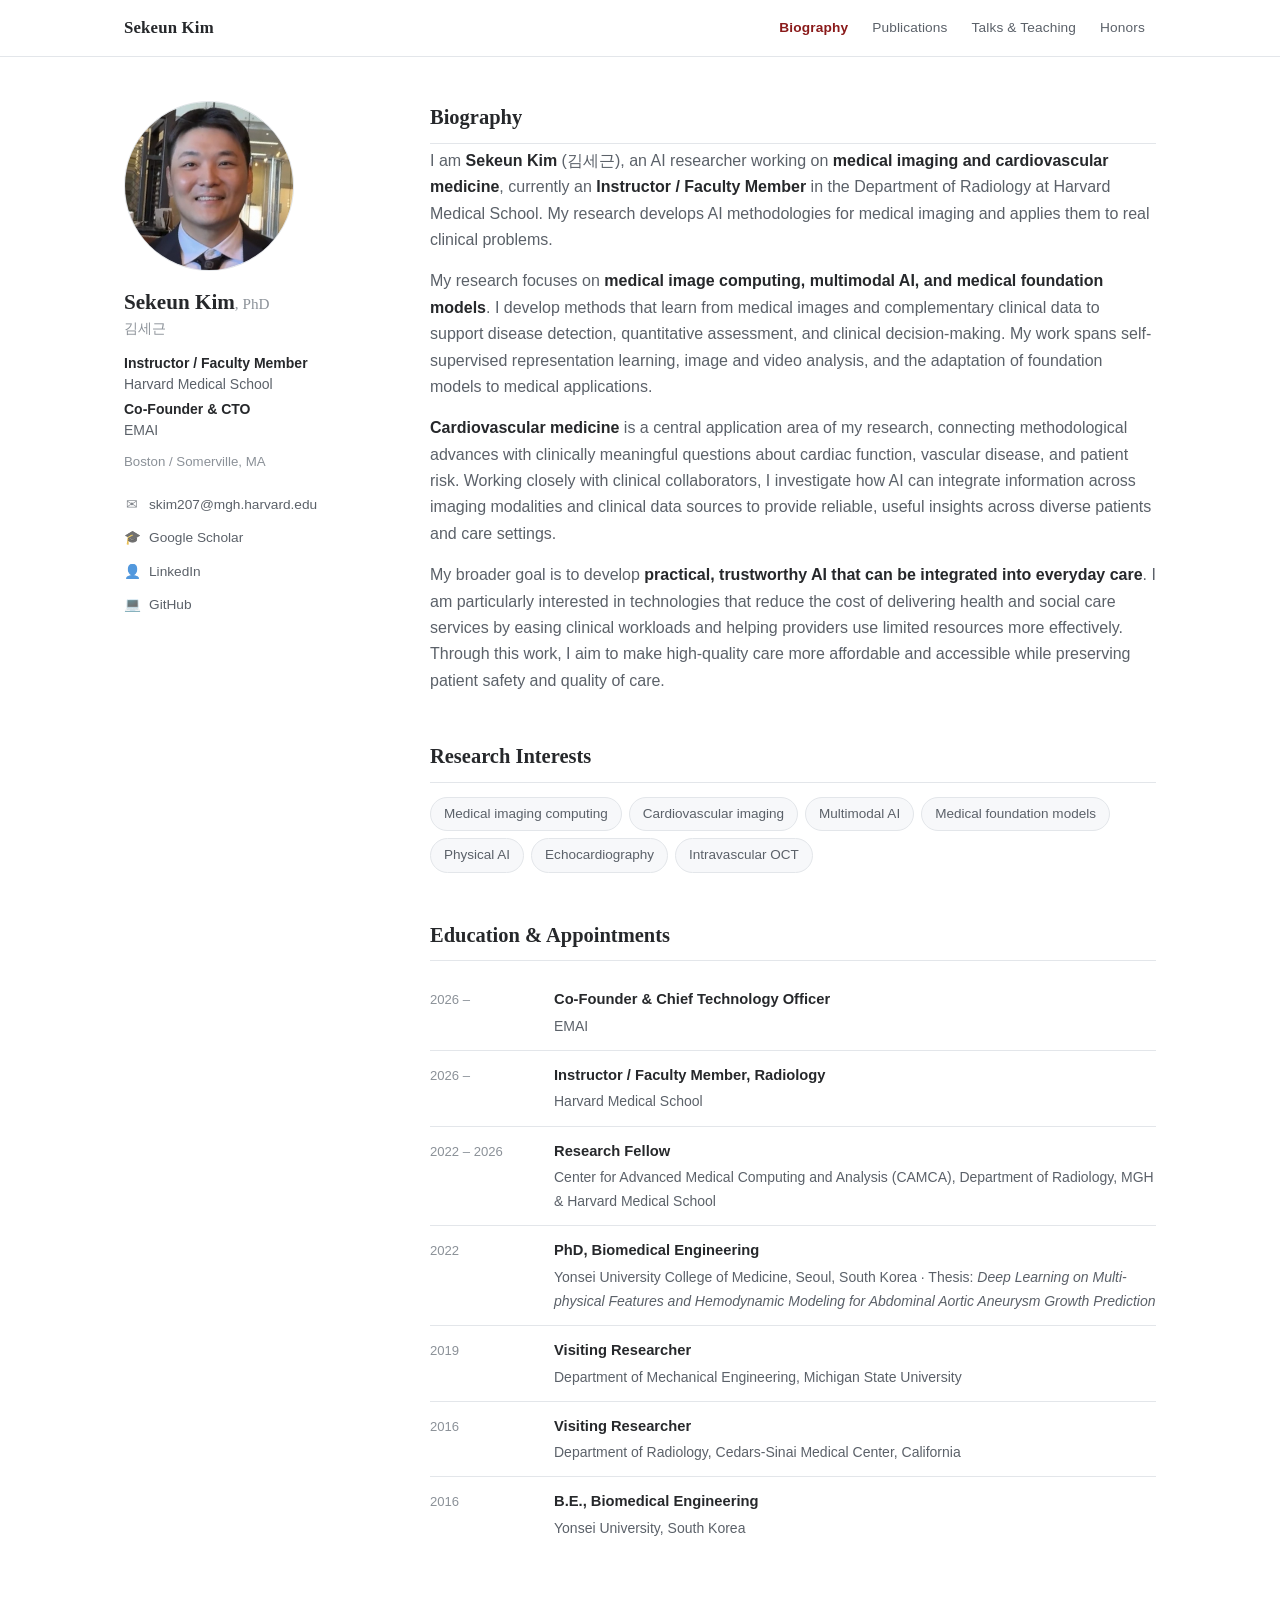
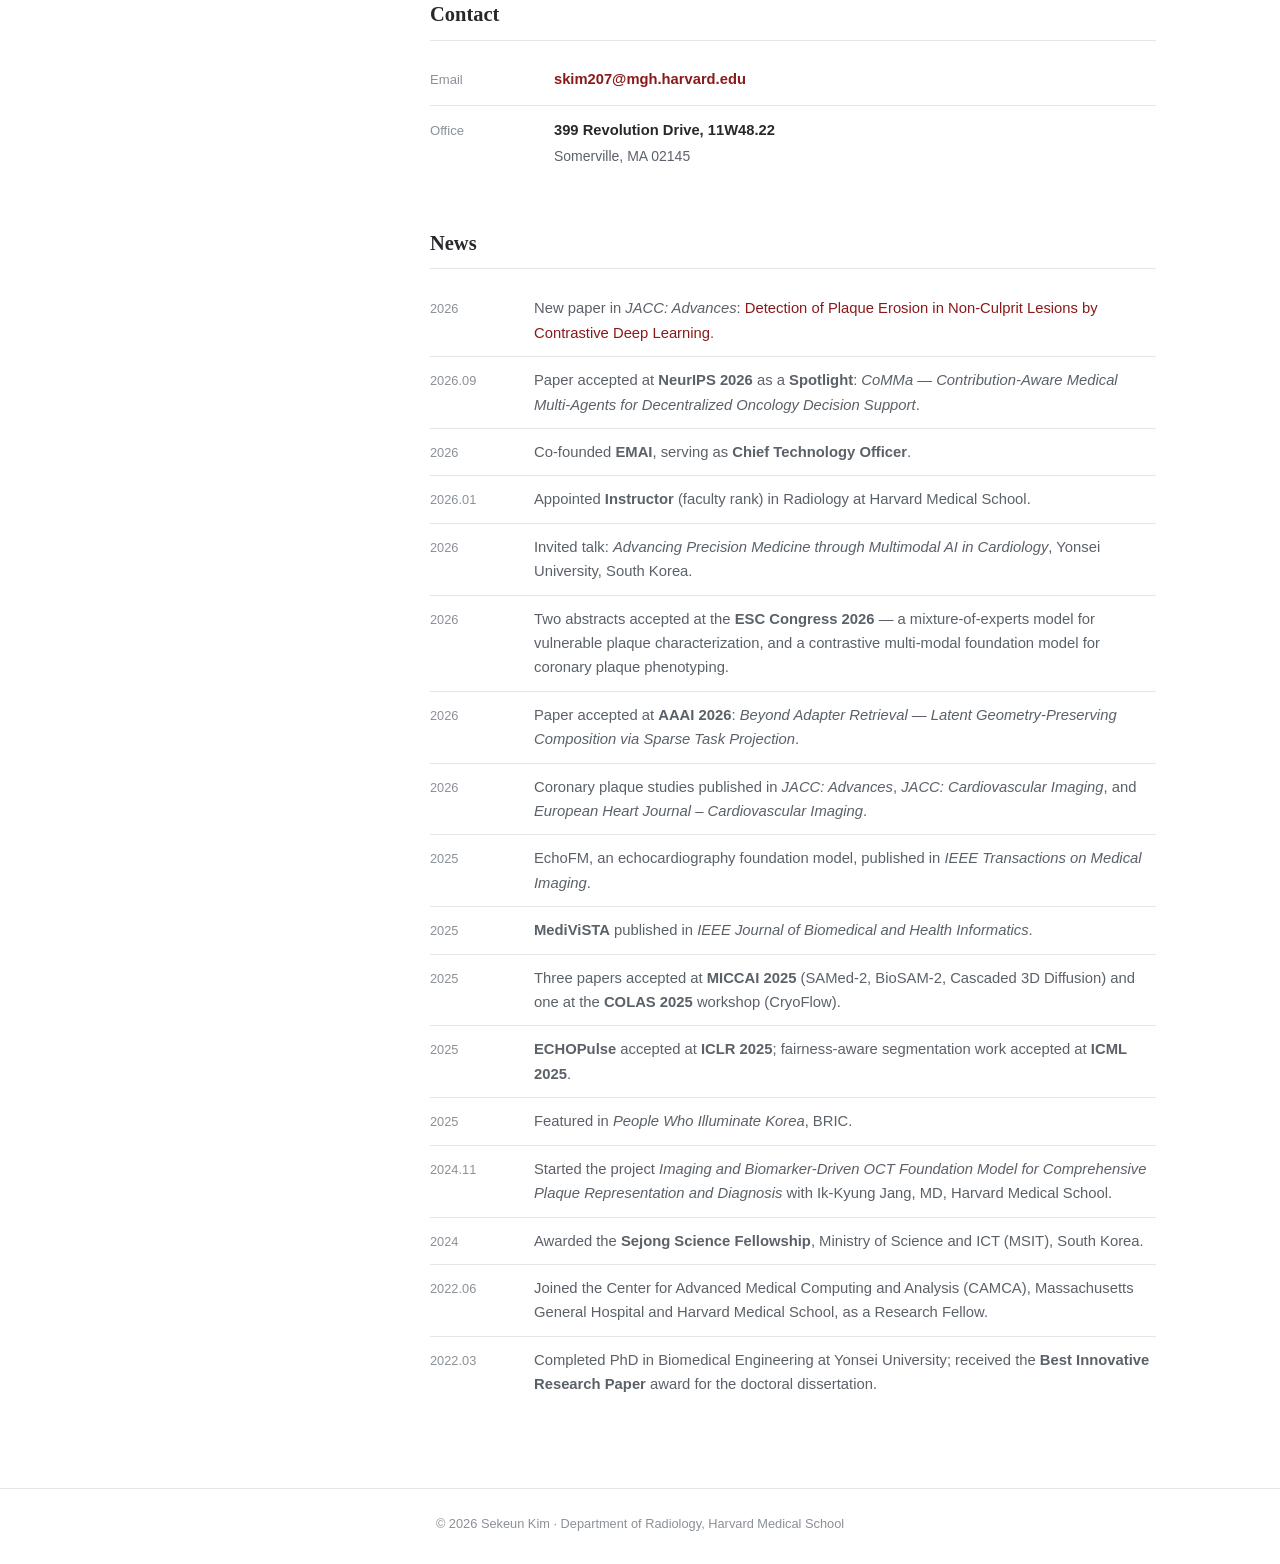
==== commit a91268b5: "Clarify PhD institution location as Seoul" ====
--- a/index.html
+++ b/index.html
@@ -121,7 +121,7 @@
     <li><span class="k">2026 &ndash;</span><span class="v"><strong>Co-Founder &amp; Chief Technology Officer</strong><span>EMAI</span></span></li>
     <li><span class="k">2026 &ndash;</span><span class="v"><strong>Instructor / Faculty Member, Radiology</strong><span>Harvard Medical School</span></span></li>
     <li><span class="k">2022 &ndash; 2026</span><span class="v"><strong>Research Fellow</strong><span>Center for Advanced Medical Computing and Analysis (CAMCA), Department of Radiology, MGH &amp; Harvard Medical School</span></span></li>
-    <li><span class="k">2022</span><span class="v"><strong>PhD, Biomedical Engineering</strong><span>Yonsei University College of Medicine (Severance), South Korea &middot; Thesis: <em>Deep Learning on Multi-physical Features and Hemodynamic Modeling for Abdominal Aortic Aneurysm Growth Prediction</em></span></span></li>
+    <li><span class="k">2022</span><span class="v"><strong>PhD, Biomedical Engineering</strong><span>Yonsei University College of Medicine, Seoul, South Korea &middot; Thesis: <em>Deep Learning on Multi-physical Features and Hemodynamic Modeling for Abdominal Aortic Aneurysm Growth Prediction</em></span></span></li>
     <li><span class="k">2019</span><span class="v"><strong>Visiting Researcher</strong><span>Department of Mechanical Engineering, Michigan State University</span></span></li>
     <li><span class="k">2016</span><span class="v"><strong>Visiting Researcher</strong><span>Department of Radiology, Cedars-Sinai Medical Center, California</span></span></li>
     <li><span class="k">2016</span><span class="v"><strong>B.E., Biomedical Engineering</strong><span>Yonsei University, South Korea</span></span></li>
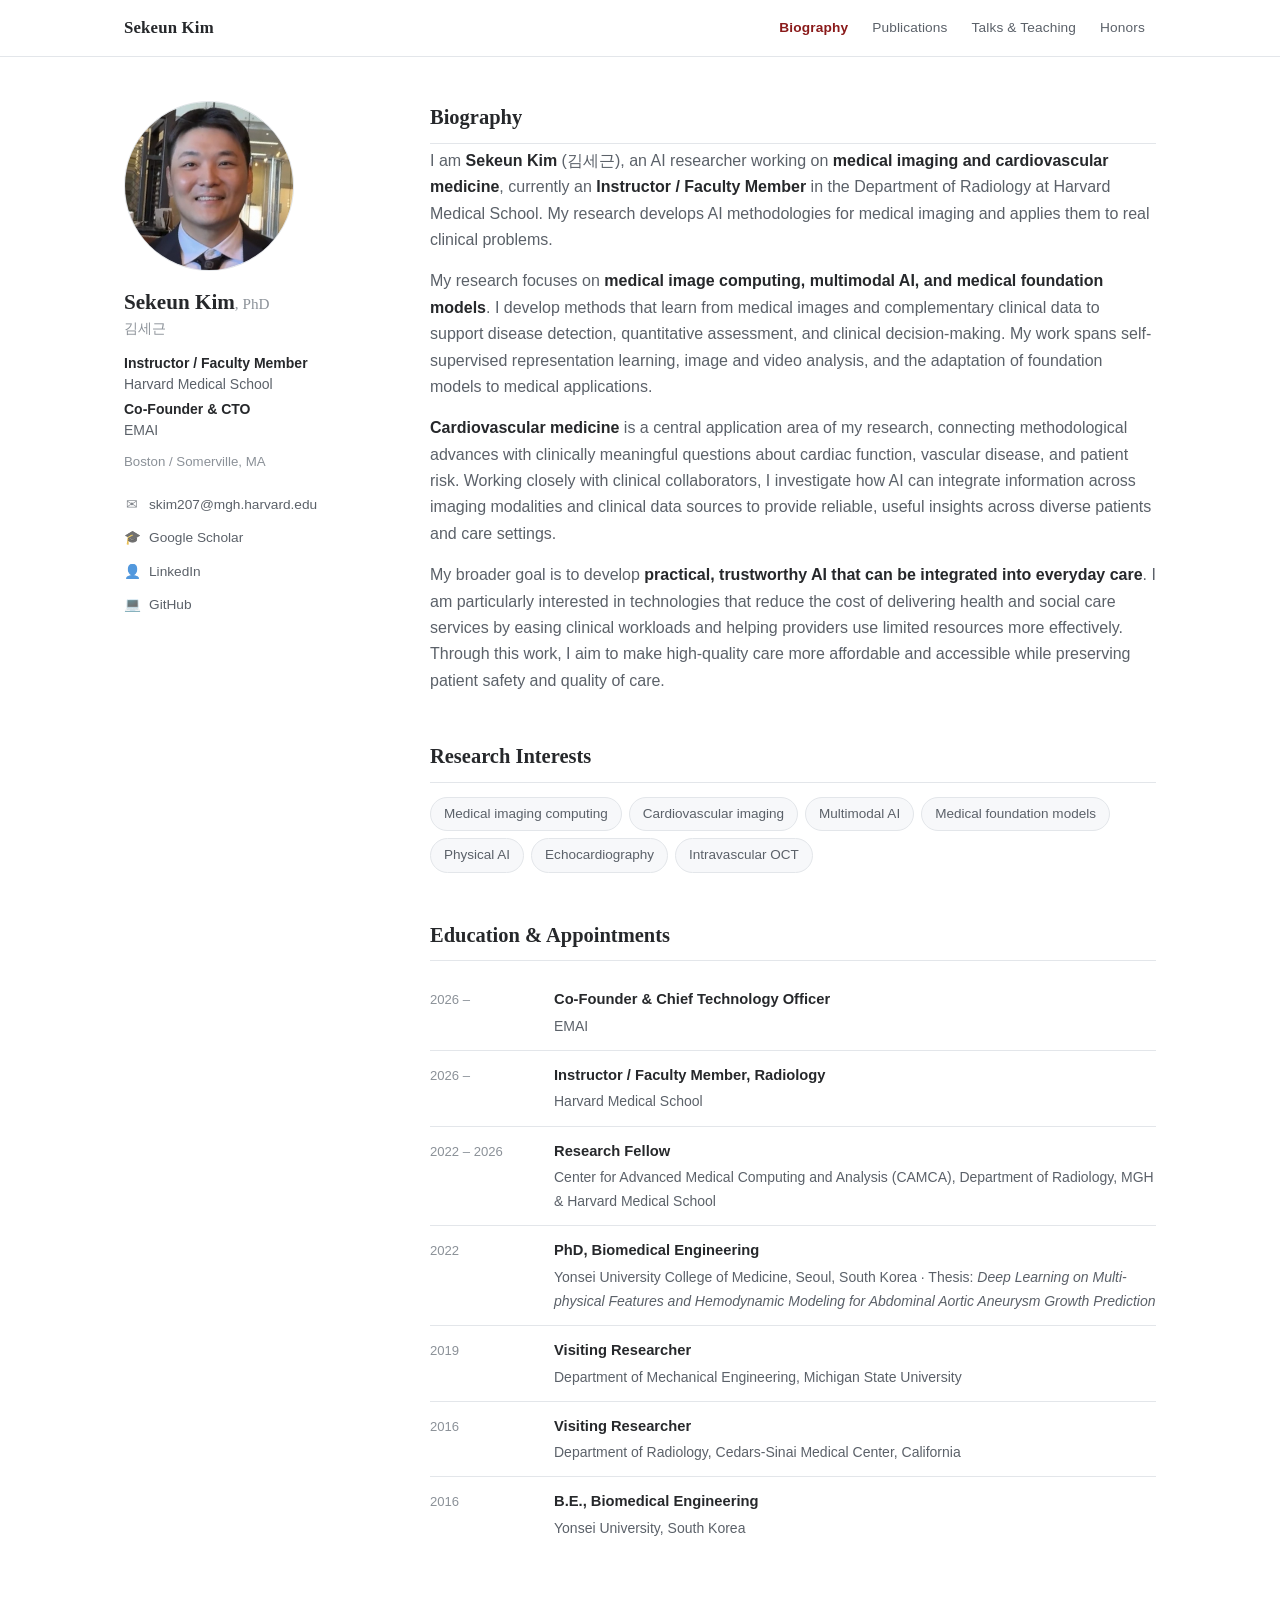
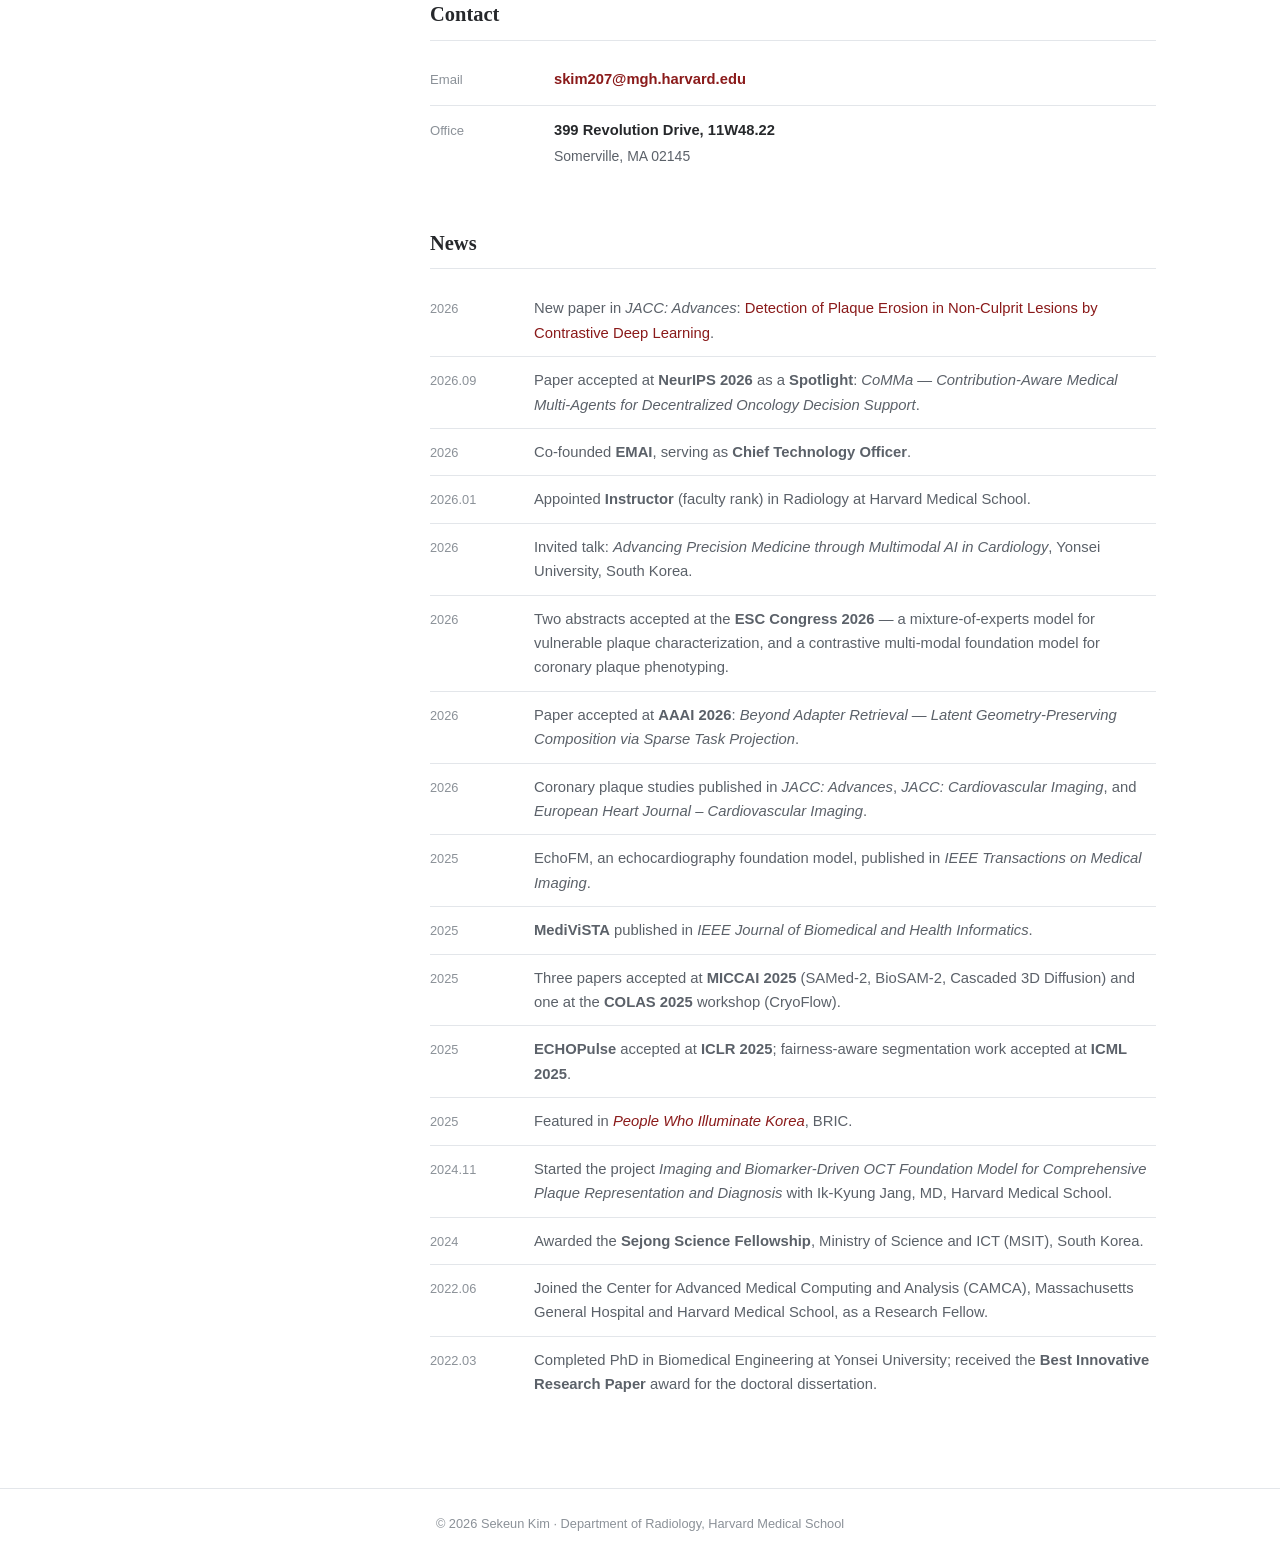
==== commit 97e7c11a: "Link BRIC recognition to researcher profile" ====
--- a/index.html
+++ b/index.html
@@ -147,7 +147,7 @@
     <li><span class="date">2025</span><span class="what"><strong>MediViSTA</strong> published in <em>IEEE Journal of Biomedical and Health Informatics</em>.</span></li>
     <li><span class="date">2025</span><span class="what">Three papers accepted at <strong>MICCAI 2025</strong> (SAMed-2, BioSAM-2, Cascaded 3D Diffusion) and one at the <strong>COLAS 2025</strong> workshop (CryoFlow).</span></li>
     <li><span class="date">2025</span><span class="what"><strong>ECHOPulse</strong> accepted at <strong>ICLR 2025</strong>; fairness-aware segmentation work accepted at <strong>ICML 2025</strong>.</span></li>
-    <li><span class="date">2025</span><span class="what">Featured in <em>People Who Illuminate Korea</em>, BRIC.</span></li>
+    <li><span class="date">2025</span><span class="what">Featured in <a href="https://www.ibric.org/bric/hanbitsa/researcher.do?mode=view&amp;srAuthorId=44650" target="_blank" rel="noopener"><em>People Who Illuminate Korea</em></a>, BRIC.</span></li>
     <li><span class="date">2024.11</span><span class="what">Started the project <em>Imaging and Biomarker-Driven OCT Foundation Model for Comprehensive Plaque Representation and Diagnosis</em> with Ik-Kyung Jang, MD, Harvard Medical School.</span></li>
     <li><span class="date">2024</span><span class="what">Awarded the <strong>Sejong Science Fellowship</strong>, Ministry of Science and ICT (MSIT), South Korea.</span></li>
     <li><span class="date">2022.06</span><span class="what">Joined the Center for Advanced Medical Computing and Analysis (CAMCA), Massachusetts General Hospital and Harvard Medical School, as a Research Fellow.</span></li>
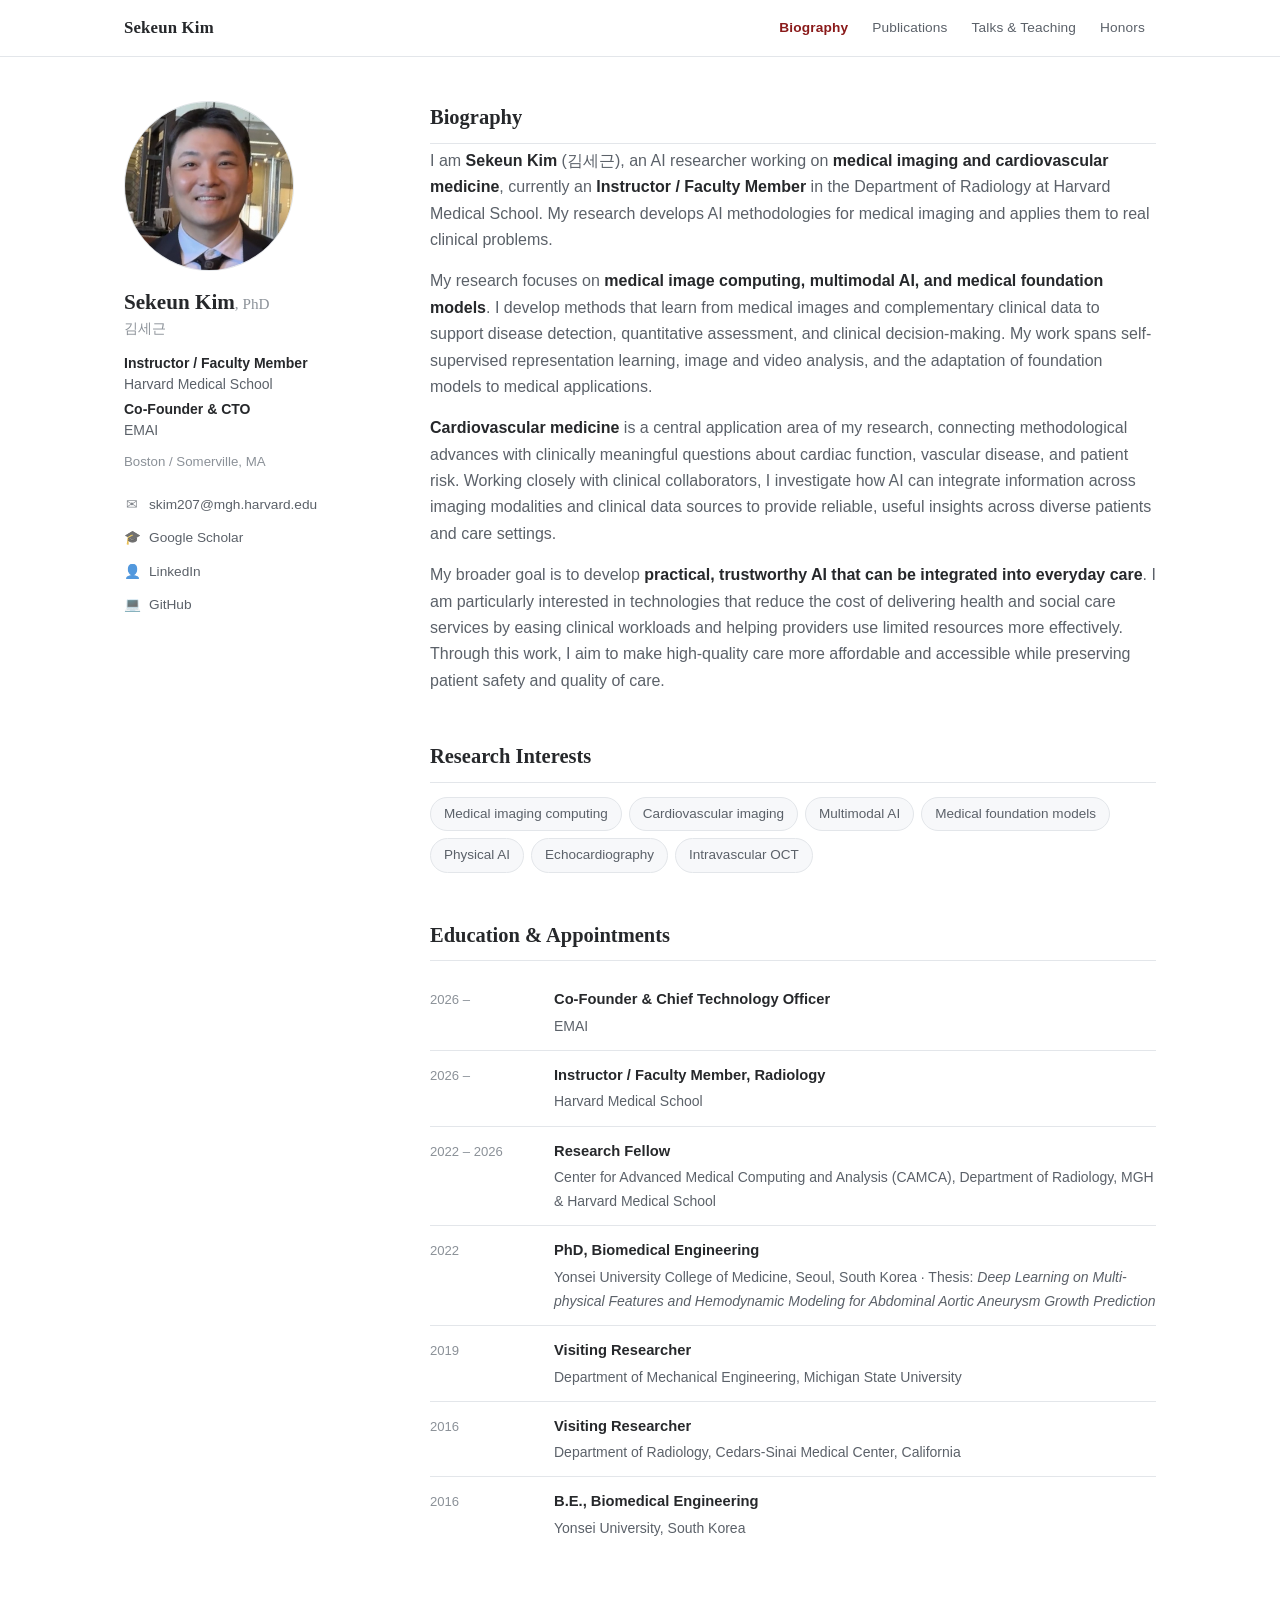
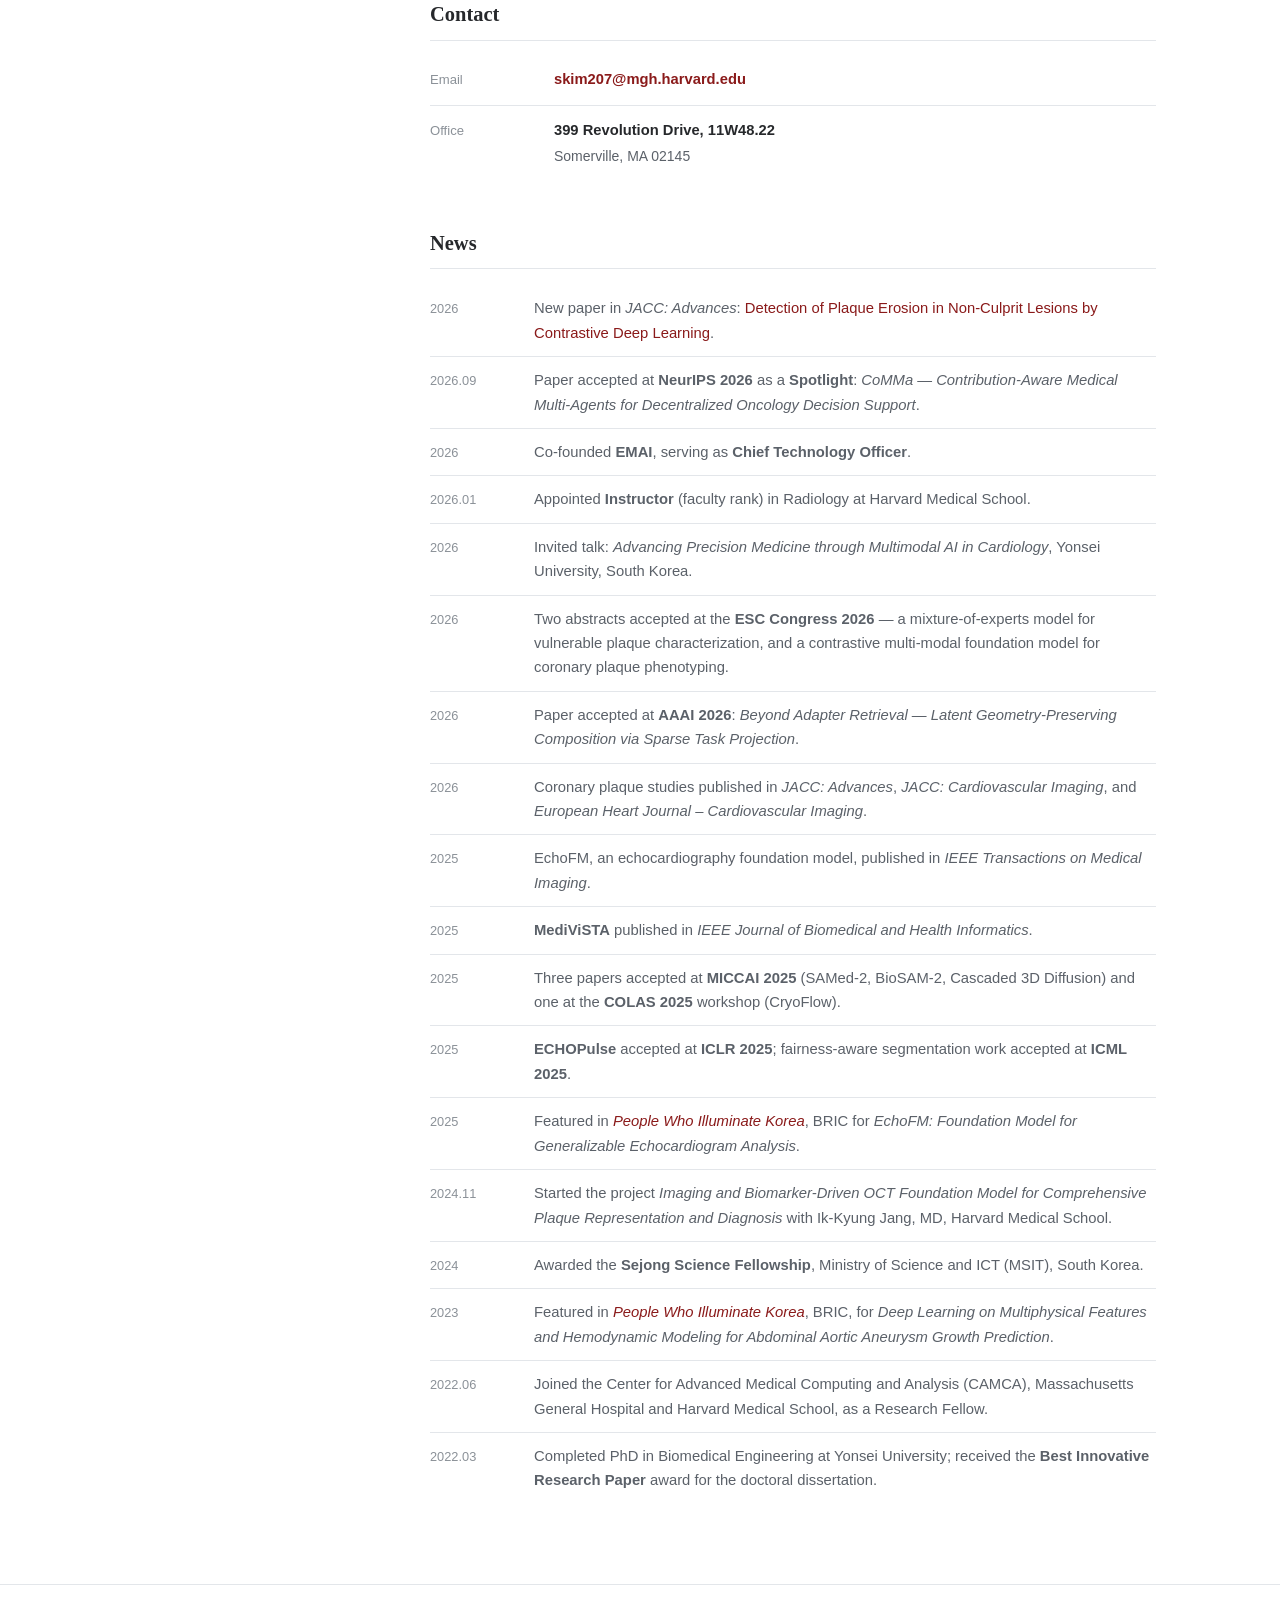
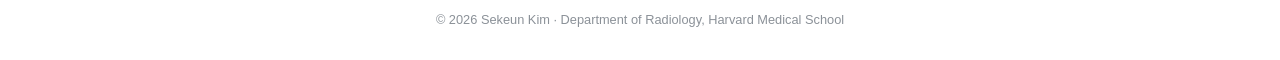
==== commit 0eec8712: "Date BRIC recognitions to 2023 and 2025 from researcher profile" ====
--- a/index.html
+++ b/index.html
@@ -147,9 +147,10 @@
     <li><span class="date">2025</span><span class="what"><strong>MediViSTA</strong> published in <em>IEEE Journal of Biomedical and Health Informatics</em>.</span></li>
     <li><span class="date">2025</span><span class="what">Three papers accepted at <strong>MICCAI 2025</strong> (SAMed-2, BioSAM-2, Cascaded 3D Diffusion) and one at the <strong>COLAS 2025</strong> workshop (CryoFlow).</span></li>
     <li><span class="date">2025</span><span class="what"><strong>ECHOPulse</strong> accepted at <strong>ICLR 2025</strong>; fairness-aware segmentation work accepted at <strong>ICML 2025</strong>.</span></li>
-    <li><span class="date">2025</span><span class="what">Featured in <a href="https://www.ibric.org/bric/hanbitsa/researcher.do?mode=view&amp;srAuthorId=44650" target="_blank" rel="noopener"><em>People Who Illuminate Korea</em></a>, BRIC.</span></li>
+    <li><span class="date">2025</span><span class="what">Featured in <a href="https://www.ibric.org/bric/hanbitsa/researcher.do?mode=view&amp;srAuthorId=44650" target="_blank" rel="noopener"><em>People Who Illuminate Korea</em></a>, BRIC for <em>EchoFM: Foundation Model for Generalizable Echocardiogram Analysis</em>.</span></li>
     <li><span class="date">2024.11</span><span class="what">Started the project <em>Imaging and Biomarker-Driven OCT Foundation Model for Comprehensive Plaque Representation and Diagnosis</em> with Ik-Kyung Jang, MD, Harvard Medical School.</span></li>
     <li><span class="date">2024</span><span class="what">Awarded the <strong>Sejong Science Fellowship</strong>, Ministry of Science and ICT (MSIT), South Korea.</span></li>
+    <li><span class="date">2023</span><span class="what">Featured in <a href="https://www.ibric.org/bric/hanbitsa/researcher.do?mode=view&amp;srAuthorId=44650" target="_blank" rel="noopener"><em>People Who Illuminate Korea</em></a>, BRIC, for <em>Deep Learning on Multiphysical Features and Hemodynamic Modeling for Abdominal Aortic Aneurysm Growth Prediction</em>.</span></li>
     <li><span class="date">2022.06</span><span class="what">Joined the Center for Advanced Medical Computing and Analysis (CAMCA), Massachusetts General Hospital and Harvard Medical School, as a Research Fellow.</span></li>
     <li><span class="date">2022.03</span><span class="what">Completed PhD in Biomedical Engineering at Yonsei University; received the <strong>Best Innovative Research Paper</strong> award for the doctoral dissertation.</span></li>
   </ul>
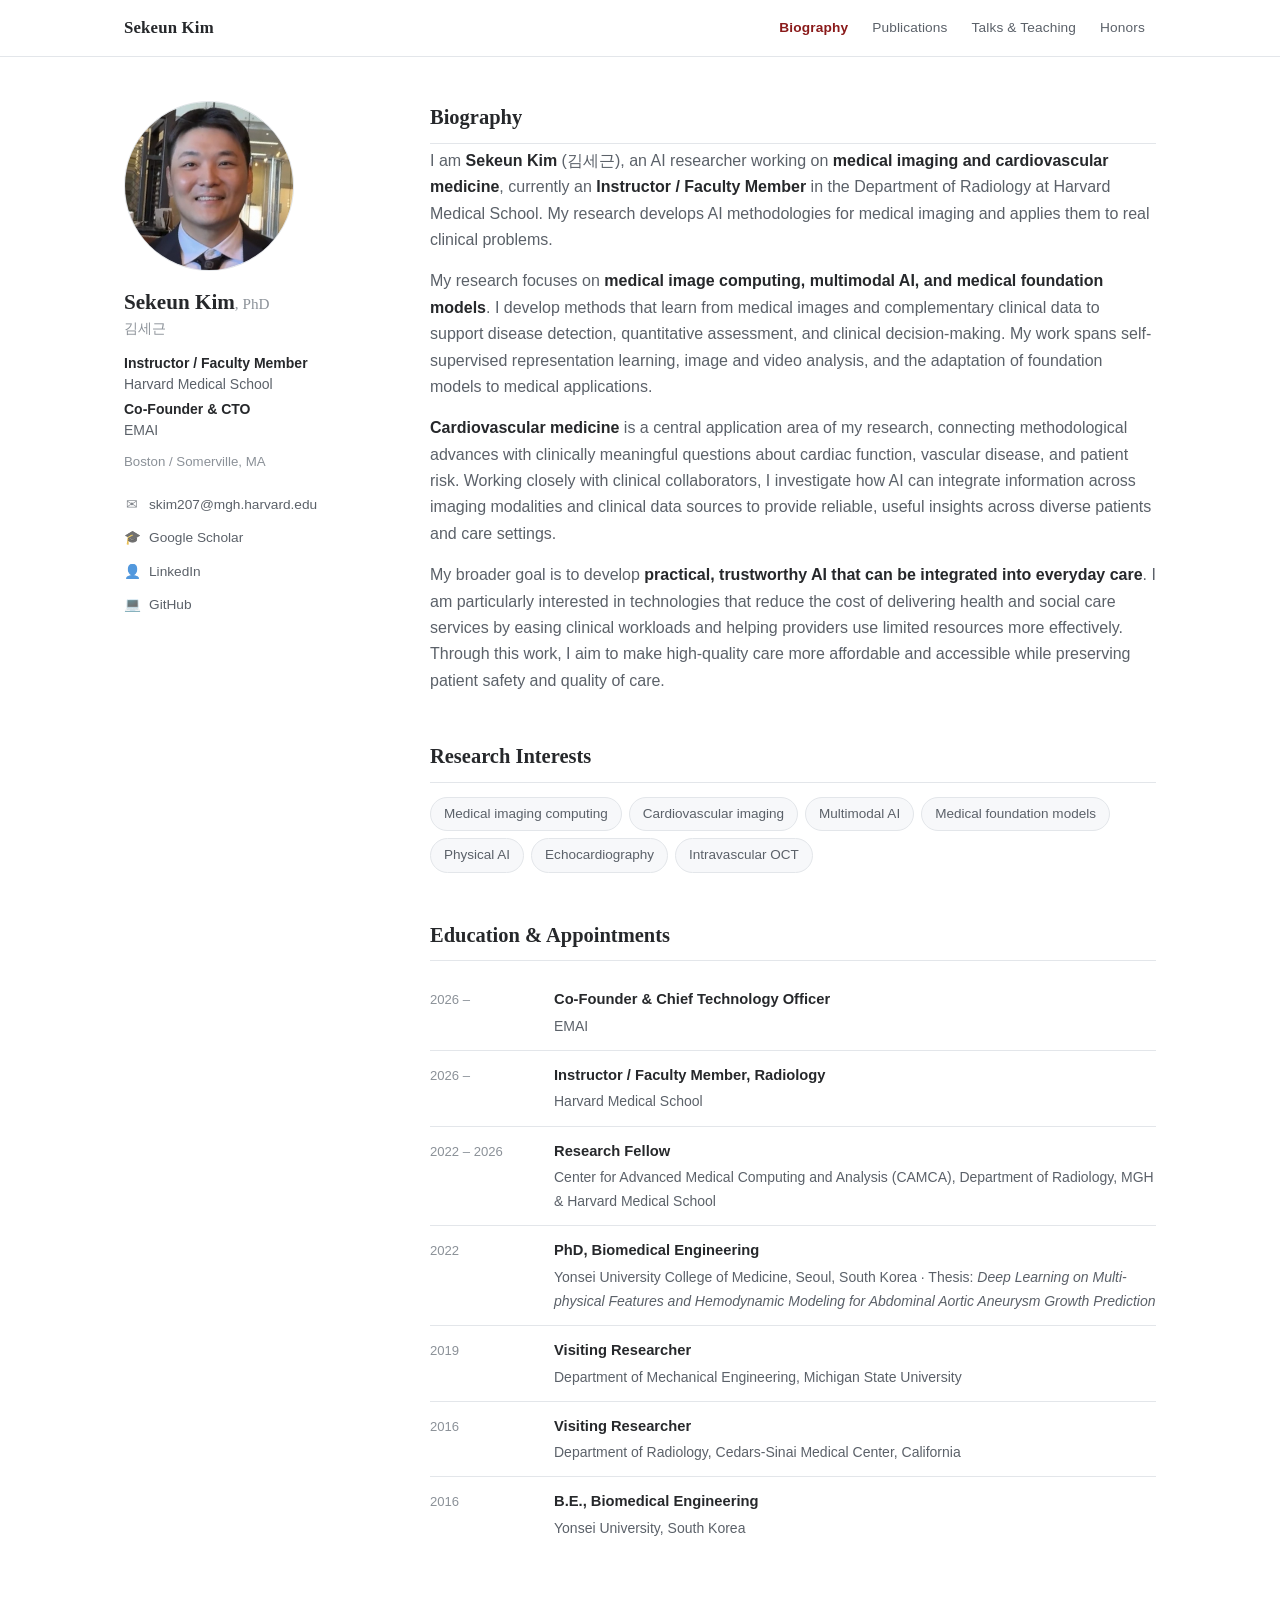
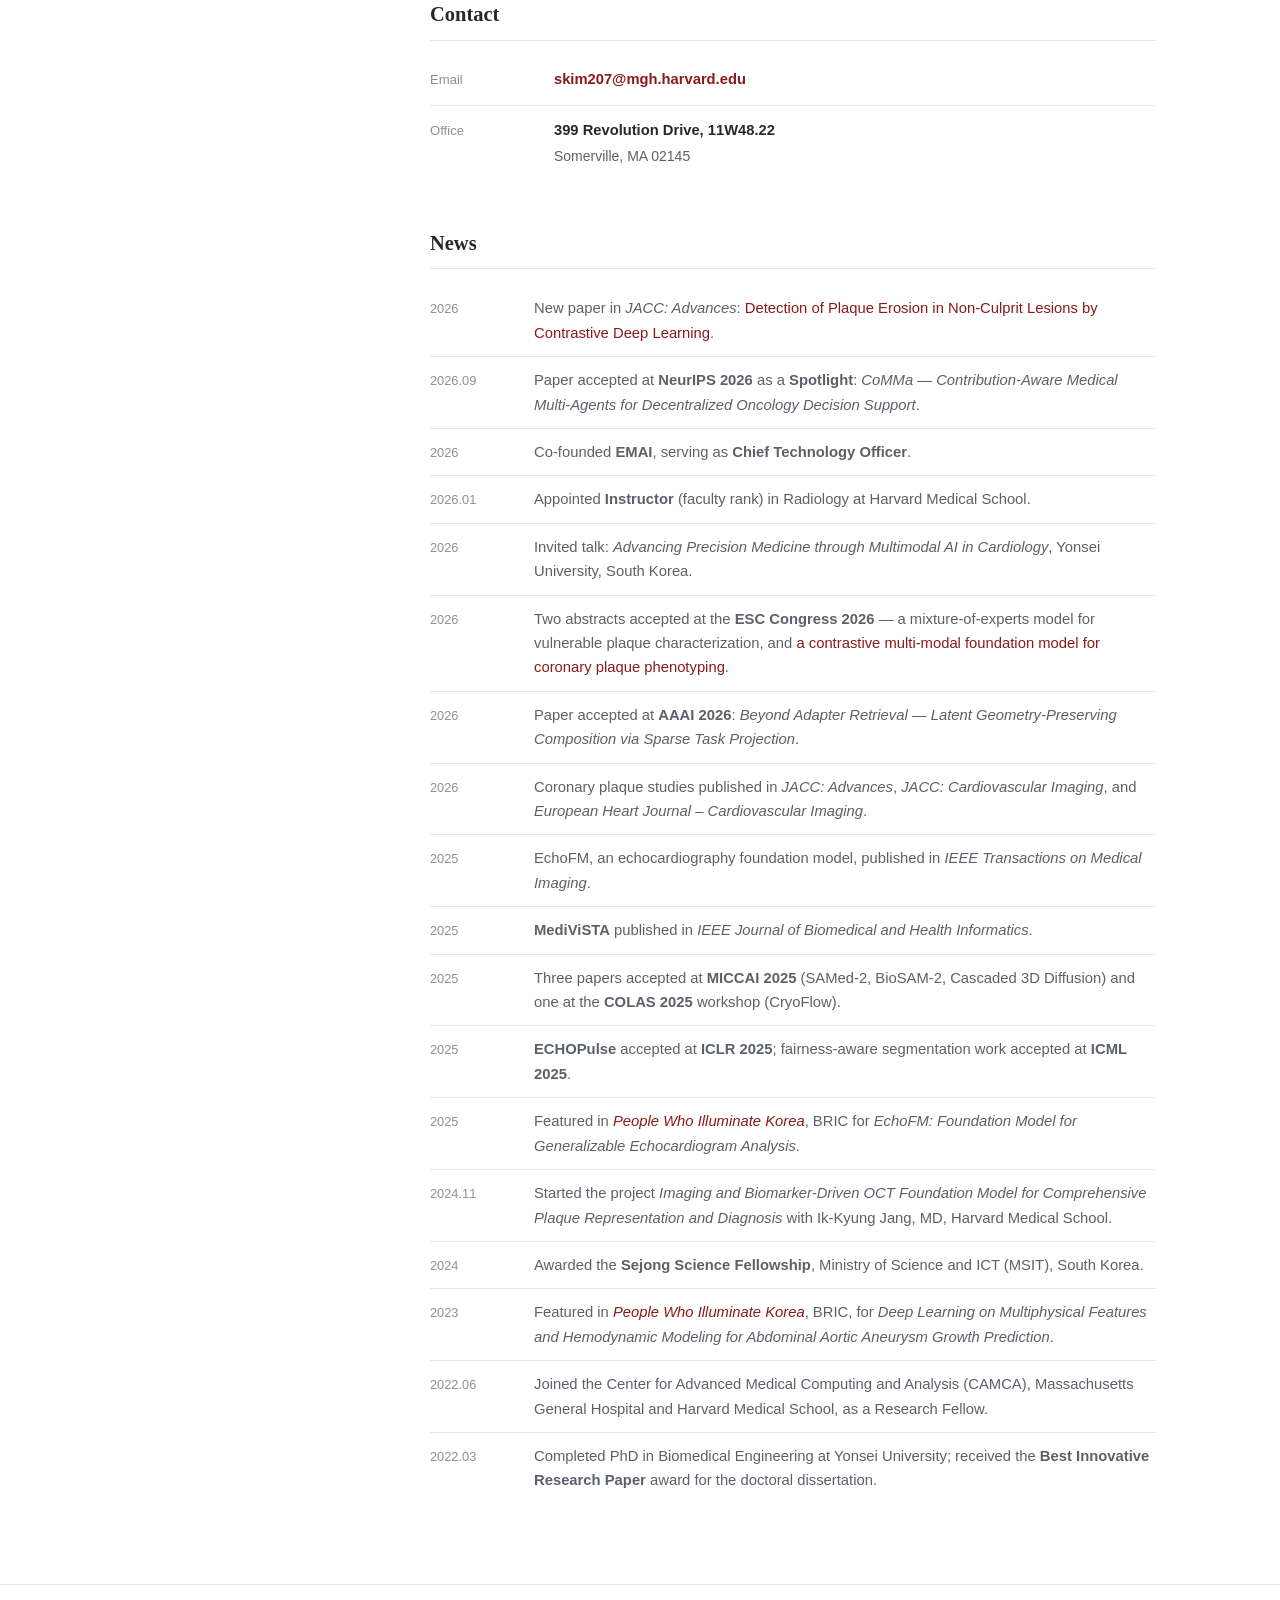
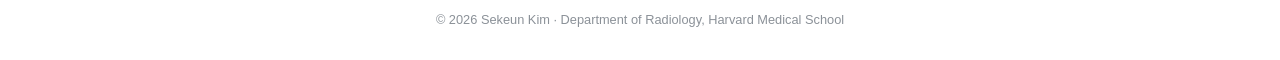
==== commit ed77ebb6: "Link ESC poster and correct first authorship for both abstracts" ====
--- a/index.html
+++ b/index.html
@@ -140,7 +140,7 @@
     <li><span class="date">2026</span><span class="what">Co-founded <strong>EMAI</strong>, serving as <strong>Chief Technology Officer</strong>.</span></li>
     <li><span class="date">2026.01</span><span class="what">Appointed <strong>Instructor</strong> (faculty rank) in Radiology at Harvard Medical School.</span></li>
     <li><span class="date">2026</span><span class="what">Invited talk: <em>Advancing Precision Medicine through Multimodal AI in Cardiology</em>, Yonsei University, South Korea.</span></li>
-    <li><span class="date">2026</span><span class="what">Two abstracts accepted at the <strong>ESC Congress 2026</strong> &mdash; a mixture-of-experts model for vulnerable plaque characterization, and a contrastive multi-modal foundation model for coronary plaque phenotyping.</span></li>
+    <li><span class="date">2026</span><span class="what">Two abstracts accepted at the <strong>ESC Congress 2026</strong> &mdash; a mixture-of-experts model for vulnerable plaque characterization, and <a href="assets/img/esc-2026-foundation-model-poster.png" target="_blank" rel="noopener">a contrastive multi-modal foundation model for coronary plaque phenotyping</a>.</span></li>
     <li><span class="date">2026</span><span class="what">Paper accepted at <strong>AAAI 2026</strong>: <em>Beyond Adapter Retrieval &mdash; Latent Geometry-Preserving Composition via Sparse Task Projection</em>.</span></li>
     <li><span class="date">2026</span><span class="what">Coronary plaque studies published in <em>JACC: Advances</em>, <em>JACC: Cardiovascular Imaging</em>, and <em>European Heart Journal &ndash; Cardiovascular Imaging</em>.</span></li>
     <li><span class="date">2025</span><span class="what">EchoFM, an echocardiography foundation model, published in <em>IEEE Transactions on Medical Imaging</em>.</span></li>
